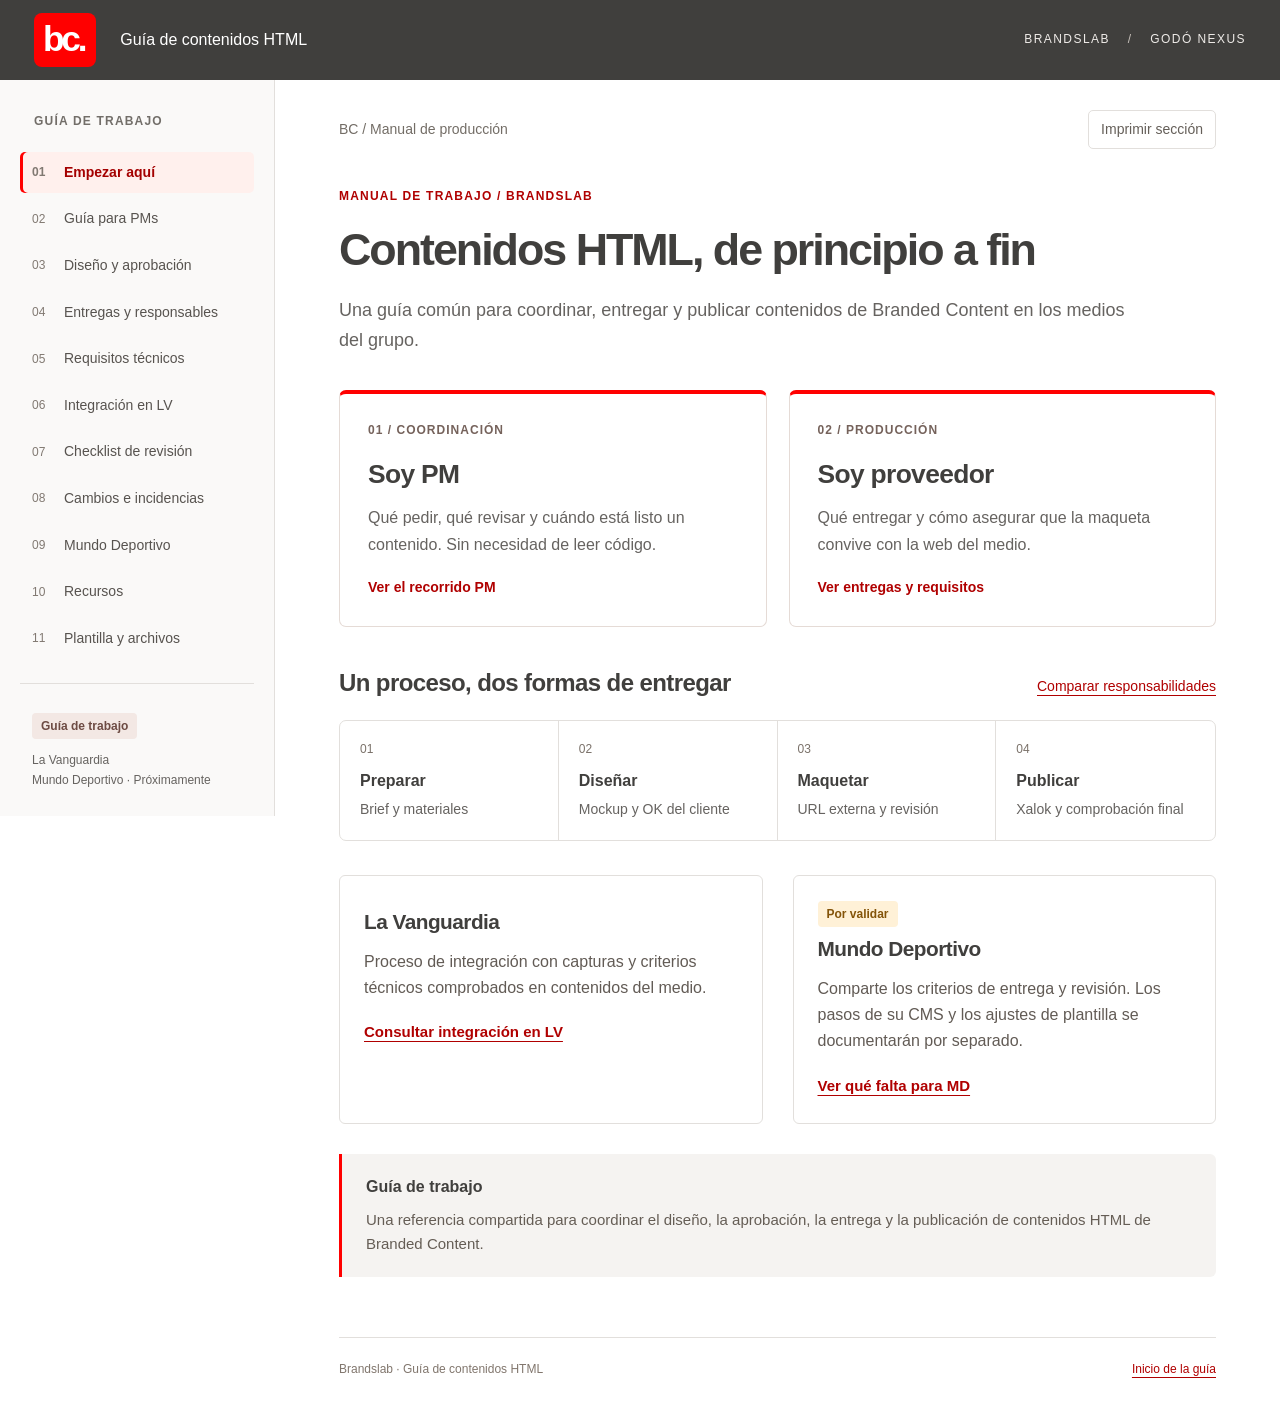
==== docs/index.html @ 1546a4a7 "Add BC guide and Xalok download kit for GitHub Pages" ====
<!doctype html><html lang="es"><head><meta charset="utf-8"><meta name="viewport" content="width=device-width,initial-scale=1"><title>BC · Guía de contenidos HTML</title><meta name="description" content="Guía para PMs y proveedores de Branded Content: entregas, integración HTML en Xalok y revisión en La Vanguardia y Mundo Deportivo."><meta name="robots" content="noindex,nofollow"><link rel="icon" type="image/svg+xml" href="data:image/svg+xml,%3Csvg xmlns='http://www.w3.org/2000/svg' viewBox='0 0 40 40'%3E%3Crect width='40' height='40' rx='8' fill='%23ff0000'/%3E%3Cpath d='M10 10v20h9a6 6 0 0 0 0-12h-9m0 0h8a4 4 0 0 0 0-8z' fill='none' stroke='white' stroke-width='3'/%3E%3C/svg%3E"><link rel="stylesheet" href="styles.css"><script src="app.js" defer></script></head><body><a class="skip" href="#contenido">Saltar al contenido</a><header class="topbar"><a class="brand" href="#inicio" aria-label="BC, inicio"><span class="logo">bc.</span><span>Guía de contenidos HTML</span></a><span class="top-meta">BRANDSLAB <span>/</span> GODÓ NEXUS</span></header><div class="layout"><aside class="sidebar"><div class="side-label">GUÍA DE TRABAJO</div><nav aria-label="Secciones de la guía"><a href="#inicio"><span class="nav-index">01</span>Empezar aquí</a><a href="#pms"><span class="nav-index">02</span>Guía para PMs</a><a href="#diseno"><span class="nav-index">03</span>Diseño y aprobación</a><a href="#entregas"><span class="nav-index">04</span>Entregas y responsables</a><a href="#requisitos"><span class="nav-index">05</span>Requisitos técnicos</a><a href="#xalok"><span class="nav-index">06</span>Integración en LV</a><a href="#revision"><span class="nav-index">07</span>Checklist de revisión</a><a href="#incidencias"><span class="nav-index">08</span>Cambios e incidencias</a><a href="#md"><span class="nav-index">09</span>Mundo Deportivo</a><a href="#recursos"><span class="nav-index">10</span>Recursos</a><a href="#descargas"><span class="nav-index">11</span>Plantilla y archivos</a></nav><div class="side-bottom"><span class="badge">Guía de trabajo</span><p>La Vanguardia<br>Mundo Deportivo · Próximamente</p></div></aside><main id="contenido"><div class="page-top"><span class="breadcrumb">BC / Manual de producción</span><button class="print" type="button">Imprimir sección</button></div><section id="inicio" class="page" aria-labelledby="title-inicio"><div class="eyebrow">Manual de trabajo / Brandslab</div><h1 id="title-inicio" tabindex="-1">Contenidos HTML, de principio a fin</h1><p class="lead">Una guía común para coordinar, entregar y publicar contenidos de Branded Content en los medios del grupo.</p><div class="cards"><a class="card" href="#pms"><span class="kicker">01 / Coordinación</span><h3>Soy PM</h3><p>Qué pedir, qué revisar y cuándo está listo un contenido. Sin necesidad de leer código.</p><span class="card-link">Ver el recorrido PM</span></a><a class="card" href="#entregas"><span class="kicker">02 / Producción</span><h3>Soy proveedor</h3><p>Qué entregar y cómo asegurar que la maqueta convive con la web del medio.</p><span class="card-link">Ver entregas y requisitos</span></a></div>
<div class="section-heading"><h2>Un proceso, dos formas de entregar</h2><a href="#entregas">Comparar responsabilidades</a></div>
<div class="flow"><div><span>01</span><strong>Preparar</strong><p>Brief y materiales</p></div><div><span>02</span><strong>Diseñar</strong><p>Mockup y OK del cliente</p></div><div><span>03</span><strong>Maquetar</strong><p>URL externa y revisión</p></div><div><span>04</span><strong>Publicar</strong><p>Xalok y comprobación final</p></div></div>
<div class="split"><div><h2>La Vanguardia</h2><p>Proceso de integración con capturas y criterios técnicos comprobados en contenidos del medio.</p><a class="text-link" href="#xalok">Consultar integración en LV</a></div><div><span class="badge pending">Por validar</span><h2>Mundo Deportivo</h2><p>Comparte los criterios de entrega y revisión. Los pasos de su CMS y los ajustes de plantilla se documentarán por separado.</p><a class="text-link" href="#md">Ver qué falta para MD</a></div></div>
<aside class="note"><strong>Guía de trabajo</strong><p>Una referencia compartida para coordinar el diseño, la aprobación, la entrega y la publicación de contenidos HTML de Branded Content.</p></aside></section><section id="pms" class="page" aria-labelledby="title-pms"><div class="eyebrow">Recorrido PM / Coordinación</div><h1 id="title-pms" tabindex="-1">Qué pedir y cómo llevar el proyecto</h1><p class="lead">El PM prepara los materiales, canaliza el feedback del cliente y confirma las aprobaciones. El proveedor desarrolla la pieza y comprueba su funcionamiento.</p><ol class="steps"><li><div><h3>Preparar un brief completo</h3><p>Indica al proveedor en qué medio se publicará el contenido: La Vanguardia (LV), Mundo Deportivo (MD) o ambos. Entrega el objetivo, el formato, el público, los mensajes principales y las indicaciones del cliente. Añade los textos, imágenes, vídeos, logotipos, identidad de marca, créditos y enlaces necesarios. Identifica cualquier material provisional y acuerda cuándo llegará el definitivo.</p></div></li><li><div><h3>Acordar alcance, calendario y responsables</h3><p>Confirma quién diseña, quién maqueta y quién se encarga de integrar y programar en Xalok. La integración y la programación las realiza la misma persona. Acuerda las fechas de diseño, feedback, maqueta funcional y entrega final, el número de rondas incluidas y quién da el OK del cliente. Prevé aproximadamente 1–2 días entre la entrega final y la publicación para integrar, revisar y programar.</p></div></li><li><div><h3>Validar el diseño antes de maquetar</h3><p>Pide un diseño de la web, preferiblemente en Figma, con escritorio y móvil. Envía al cliente el enlace de visualización, recoge su feedback e intenta agrupar los cambios cuando el tiempo de ejecución lo permita. Solo se inicia la maquetación tras la aprobación del diseño y los contenidos de esa versión.</p></div></li><li><div><h3>Revisar la maqueta funcional</h3><p>El proveedor entrega una URL externa accesible al cliente. El PM compara la web con el diseño aprobado, prueba enlaces y contenidos y canaliza la revisión del cliente. Figma valida el diseño; esta URL permite comprobar la web funcionando.</p></div></li><li><div><h3>Cerrar correcciones y aprobación</h3><p>Los cambios pueden llegar en varios envíos. Intenta agruparlos antes de remitirlos al proveedor cuando el tiempo de ejecución lo permita, manteniendo claro qué está solicitado y qué está resuelto. Distingue errores de implementación de peticiones nuevas. Confirma el impacto en plazo y alcance antes de incorporar cambios sobre un diseño ya aprobado. Conserva el OK del cliente y la referencia de la versión final.</p></div></li><li><div><h3>Preparar la integración y la salida</h3><p>Indica el medio en el que se publicará el contenido —LV, MD o ambos— y facilita sección, titular y descripción SEO. Las palabras clave deben incluir siempre brl al final. Especifica si lleva streaming: cuando el contenido incluye un vídeo largo, se añade la palabra streaming o se selecciona la opción correspondiente en Xalok para evitar que la página se recargue automáticamente. Confirma la fecha con quien programa: la salida habitual es aproximadamente a las 05:50. El equipo o proveedor con acceso comprueba la integración en Xalok antes de programar.</p></div></li><li><div><h3>Revisar después de publicar</h3><p>Abre la URL final en móvil y escritorio, revisa los enlaces y el contenido y confirma la salida al equipo. Si hay incidencias, envía al responsable la URL, una descripción y una captura. La verificación técnica corresponde al proveedor o al responsable de integración.</p></div></li></ol><aside class="note"><strong>Xalok es una revisión interna</strong><p>El cliente no tiene acceso a la previsualización de Xalok. Para aprobar el diseño recibe un enlace de Figma; para revisar la maqueta funcional recibe una URL externa. Esto se aplica a las dos modalidades de proveedor.</p></aside><h2>Materiales para arrancar</h2><div class="table-wrap"><table><thead><tr><th scope="col">El PM entrega</th><th scope="col">Qué debe quedar claro</th></tr></thead><tbody><tr><td>Brief y alcance</td><td>Objetivo, público, medio de publicación (LV, MD o ambos), formato, secciones de contenido y funcionalidades previstas.</td></tr><tr><td>Textos y enlaces</td><td>Documento con la última versión, jerarquía del contenido y destino de cada botón.</td></tr><tr><td>Material gráfico y audiovisual</td><td>Imágenes con calidad suficiente, vídeos o enlaces de reproducción, logotipos, referencias de marca y créditos.</td></tr><tr><td>Referencias y condiciones</td><td>Qué debe respetarse, qué evitar y qué materiales o funcionalidades son provisionales.</td></tr><tr><td>Calendario y aprobaciones</td><td>Fechas de entrega y feedback, rondas incluidas, interlocutor del cliente y responsables de diseño y desarrollo. Una misma persona integra y programa en Xalok, con aproximadamente 1–2 días de margen antes de publicar.</td></tr></tbody></table></div><h2>Antes de dar el OK final</h2><ul class="checklist"><li>Diseño y contenidos aprobados antes de maquetar.</li><li>La URL externa abre para el cliente y muestra la última versión.</li><li>Textos, marca, imágenes y créditos coinciden con lo aprobado.</li><li>Botones, enlaces, vídeo y navegación funcionan en móvil y escritorio.</li><li>No hay contenidos provisionales que aparenten estar terminados.</li><li>Se dispone del medio de publicación, los datos SEO, las palabras clave con brl al final y la indicación de si lleva streaming.</li><li>La integración en Xalok tiene responsable y ha sido revisada.</li><li>Fecha de salida y revisión posterior asignadas.</li></ul><h2>Las palabras que encontrarás</h2><div class="table-wrap"><table><thead><tr><th scope="col">Término</th><th scope="col">Qué significa para el PM</th></tr></thead><tbody><tr><td>Diseño / mockup</td><td>Propuesta visual de la web antes de programarla, habitualmente compartida desde Figma.</td></tr><tr><td>Maqueta funcional / preview externa</td><td>La web ya desarrollada en un enlace que el cliente puede abrir para revisarla.</td></tr><tr><td>HTML</td><td>El archivo de código que se integra en la noticia; no es el diseño de Figma.</td></tr><tr><td>CSS / JavaScript</td><td>Los estilos visuales y el comportamiento de la web.</td></tr><tr><td>Recursos o assets</td><td>Imágenes, vídeos, fuentes y archivos que necesita la pieza.</td></tr><tr><td>GitHub / GitHub Pages</td><td>El repositorio guarda archivos y versiones; GitHub Pages puede servir esos archivos mediante URLs públicas.</td></tr><tr><td>Xalok</td><td>El CMS desde el que el equipo autorizado integra y programa la noticia.</td></tr><tr><td>SEO / metas</td><td>Información editorial que se configura para identificar y describir la noticia.</td></tr><tr><td>Streaming</td><td>Configuración para contenidos con vídeo largo que evita la recarga automática de la página. Se añade la palabra streaming o se selecciona la opción en Xalok; brl permanece siempre al final de las palabras clave.</td></tr><tr><td>QA / revisión</td><td>Comprobaciones de contenido, diseño y funcionamiento.</td></tr></tbody></table></div></section><section id="diseno" class="page" aria-labelledby="title-diseno"><div class="eyebrow">Diseño / Aprobación del cliente</div><h1 id="title-diseno" tabindex="-1">Primero el diseño, después la maquetación</h1><p class="lead">El diseño permite acordar estructura, aspecto y experiencia antes de invertir en el desarrollo de la web.</p><ol class="steps"><li><div><h3>Diseñar con el material del proyecto</h3><p>Partir del brief y de los textos y recursos facilitados por el PM. Resolver la estructura, la jerarquía, las versiones de escritorio y móvil y el comportamiento previsto de elementos como capítulos, vídeos o menús.</p></div></li><li><div><h3>Compartir un mockup en Figma</h3><p>Se recomienda Figma para preparar el diseño y compartirlo con el cliente por medio del PM. Entregar un enlace de visualización o prototipo con acceso comprobado. Identificar la versión y explicar las interacciones que una imagen estática no puede mostrar.</p></div></li><li><div><h3>Recoger feedback por rondas</h3><p>El PM centraliza los comentarios del cliente y del equipo y resuelve indicaciones contradictorias. Puede haber varios envíos de cambios; se intenta agruparlos cuando el tiempo de ejecución lo permite. Para cada ronda se acuerdan fecha de respuesta y fecha de actualización; el número de rondas depende del alcance pactado.</p></div></li><li><div><h3>Cerrar el diseño aprobado</h3><p>El PM obtiene y conserva el OK del cliente sobre la versión concreta. El equipo de desarrollo recibe esa referencia, los recursos exportables y las indicaciones de comportamiento. Señalar de forma explícita cualquier material aún provisional.</p></div></li><li><div><h3>Maquetar y revisar la web real</h3><p>El proveedor desarrolla la pieza y publica una URL de prueba externa accesible al cliente. Se compara con el diseño aprobado y se revisan las interacciones reales. Una aprobación de Figma no sustituye la revisión de la web terminada.</p></div></li></ol><h2>Qué revisar en el diseño</h2><ul class="checklist"><li>Estructura y orden de lectura claros, en escritorio y móvil.</li><li>Textos reales o provisionales claramente identificados.</li><li>Identidad del cliente, identificación comercial y créditos previstos.</li><li>Destinos y estados de botones y enlaces: activo, seleccionado y próximamente cuando corresponda.</li><li>Comportamiento de vídeo, navegación y animaciones explicado.</li><li>Legibilidad, contraste y tamaños que faciliten la lectura.</li><li>Recursos y tipografías identificados para la entrega a desarrollo.</li></ul><aside class="note"><strong>Cambios después del OK</strong><p>Si el cliente pide una nueva sección, otra estructura o una funcionalidad no acordada, el PM debe confirmar con el proveedor el impacto antes de incorporarla. Una corrección para respetar el diseño aprobado no es lo mismo que una ampliación del proyecto.</p></aside><p><a class="text-link" href="https://www.figma.com/design/" target="_blank" rel="noopener">Consultar Figma Design</a></p></section><section id="entregas" class="page" aria-labelledby="title-entregas"><div class="eyebrow">Proveedores / Responsabilidades</div><h1 id="title-entregas" tabindex="-1">Dos circuitos, la misma calidad de entrega</h1><p class="lead">El proveedor utiliza su propio repositorio y proceso de desarrollo. La entrega debe permitir revisar, integrar y mantener la pieza sin reconstruirla.</p><div class="split"><div><span class="badge">Modalidad A</span><h2>Entrega del HTML</h2><p>El proveedor entrega el <code>index.html</code> preparado para copiar y pegar. El PM o la persona interna designada integra y programa la noticia en Xalok.</p><p>El proveedor facilita una URL de prueba externa para que el PM y el cliente revisen la maqueta.</p></div><div><span class="badge">Modalidad B</span><h2>Entrega en Xalok</h2><p>El proveedor integra el contenido y programa la noticia con su acceso al CMS, una vez recibido el OK y los datos necesarios del PM.</p><p>También entrega una URL externa para la revisión del cliente. La preview de Xalok se utiliza solo dentro del equipo con acceso.</p></div></div><div class="table-wrap"><table><thead><tr><th scope="col">Trabajo</th><th scope="col">Entrega del HTML</th><th scope="col">Entrega en Xalok</th></tr></thead><tbody><tr><td>Brief, textos y materiales</td><td>PM</td><td>PM</td></tr><tr><td>Diseño y sus revisiones</td><td>Responsable de diseño acordado; PM coordina al cliente</td><td>Responsable de diseño acordado; PM coordina al cliente</td></tr><tr><td>Aprobación del diseño antes de maquetar</td><td>Cliente, canalizada por el PM</td><td>Cliente, canalizada por el PM</td></tr><tr><td>Desarrollo y recursos en su repositorio</td><td>Proveedor</td><td>Proveedor</td></tr><tr><td>URL externa para revisión</td><td>Proveedor</td><td>Proveedor</td></tr><tr><td>OK de la maqueta funcional</td><td>Cliente, canalizado por el PM</td><td>Cliente, canalizado por el PM</td></tr><tr><td>Datos editoriales y de programación</td><td>PM</td><td>PM</td></tr><tr><td>Inserción en Xalok y programación</td><td>PM o persona interna designada</td><td>Proveedor con acceso</td></tr><tr><td>Comprobación técnica en Xalok</td><td>Responsable de integración; proveedor corrige su código</td><td>Proveedor; equipo valida el resultado</td></tr><tr><td>Revisión tras publicar</td><td>PM revisa contenido; responsable técnico verifica funcionamiento</td><td>PM revisa contenido; proveedor verifica funcionamiento</td></tr></tbody></table></div><p>En ambas modalidades, una misma persona integra y programa en Xalok. La entrega final debe prever aproximadamente 1–2 días para integración y revisión antes de la publicación.</p><h2>Qué debe recibir el proveedor antes de empezar</h2><p>El brief, los textos, los recursos, los enlaces, el alcance y el calendario salen del PM. Si falta material esencial, el proveedor debe señalarlo y acordar cómo afecta a la entrega. Antes de maquetar, debe disponer del diseño aprobado y sus indicaciones de comportamiento.</p><p><a class="text-link" href="#descargas">Consultar el ejemplo de HTML preparado para Xalok</a></p><h2>Qué debe entregar el proveedor</h2><ul class="checklist"><li>URL externa accesible con la última maqueta funcional y una referencia clara de versión.</li><li>En la modalidad A, archivo HTML final listo para Xalok, sin que el PM tenga que adaptar rutas o separar etiquetas.</li><li>En la modalidad B, integración revisada, confirmación de programación y URL final.</li><li>Repositorio y carpeta del proyecto identificados, con los recursos definitivos publicados.</li><li>Resumen de comprobaciones y aviso de cualquier incidencia o material sin cerrar.</li><li>Instrucciones necesarias para mantener la pieza, incluidas dependencias si las hay.</li><li>Contacto para las correcciones y la revisión de publicación.</li></ul><aside class="note"><strong>Distinguir el archivo para Xalok de la página de prueba</strong><p>Si se entrega una página completa de preview además del fragmento integrable, identifícalos por separado. El index.html destinado al PM debe estar preparado para copiar su código a Xalok. Un HTML con dependencias relativas puede verse bien en el equipo del proveedor y fallar en el medio.</p></aside><h2>Ficha de entrega recomendada</h2><p>Es una ayuda, no un documento obligatorio. La información puede quedar en el README, en un correo o en el canal habitual, siempre que el equipo encuentre la versión final y las instrucciones necesarias.</p><div class="code"><button class="copy" type="button">Copiar código</button><pre><code>Proyecto y medio de publicación (LV, MD o ambos):
Modalidad: entrega HTML / entrega en Xalok
Versión de diseño aprobada:
URL externa de la maqueta funcional:
Versión o fecha de entrega:
Repositorio y carpeta:
Archivo listo para Xalok (modalidad A):
Base pública de recursos:
Comprobaciones y notas de mantenimiento:
Incidencias o materiales por cerrar:
Responsable de integración y programación (misma persona):
Entrega final (prever 1–2 días para integrar y revisar):
Fecha de publicación (hora habitual: 05:50 aprox.):
Contacto para incidencias:
URL final y confirmación de programación (cuando estén disponibles):</code></pre><span class="copy-status" role="status"></span></div></section><section id="requisitos" class="page" aria-labelledby="title-requisitos"><div class="eyebrow">Desarrollo / Compatibilidad</div><h1 id="title-requisitos" tabindex="-1">Libertad de herramientas. Entrega compatible</h1><p class="lead">El código entregado debe funcionar en Xalok, ser mantenible y respetar el resto de la página. El equipo elige las herramientas y la estructura interna que mejor encajen con el proyecto.</p><h2>01. Aislar la pieza</h2><p>Usa un contenedor propio y selectores específicos. Este es un patrón de referencia; un aislamiento equivalente también es válido. No apliques resets globales ni alteres <code>html</code> o <code>body</code> para resolver problemas internos.</p><div class="code"><button class="copy" type="button">Copiar código</button><pre><code>&lt;div class=&quot;bc-proyecto&quot; data-bc-project=&quot;proyecto&quot;&gt;
  &lt;!-- Contenido de la pieza --&gt;
&lt;/div&gt;

&lt;style&gt;
.bc-proyecto { --bc-color: #b00000; }
.bc-proyecto *,
.bc-proyecto *::before,
.bc-proyecto *::after { box-sizing: border-box; }
.bc-proyecto img { max-width: 100%; height: auto; }
&lt;/style&gt;</code></pre><span class="copy-status" role="status"></span></div><p>Limita las búsquedas y modificaciones de JavaScript al contenedor. Evita variables globales y listeners innecesarios; no manipules módulos del medio.</p><div class="code"><button class="copy" type="button">Copiar código</button><pre><code>(() =&gt; {
  const root = document.querySelector(&#x27;[data-bc-project=&quot;proyecto&quot;]&#x27;);
  if (!root) return;
  const buttons = root.querySelectorAll(&#x27;[data-action]&#x27;);
  // Inicializar únicamente las interacciones de la pieza.
})();</code></pre><span class="copy-status" role="status"></span></div><h2>02. Entregar recursos que funcionen desde LV</h2><p>Los <code>src</code> y <code>href</code> de recursos pegados en Xalok deben apuntar a su URL pública definitiva por HTTPS. <code>assets/img/foto.webp</code> en el HTML se resolvería desde la URL de la noticia, no desde el repositorio del proveedor.</p><p>Las rutas <code>url(../img/fondo.webp)</code> dentro de un CSS externo se resuelven respecto a ese CSS y pueden ser válidas. En JavaScript hay que comprobar cómo se resuelven las URLs dinámicas. Las anclas como <code>#capitulo-1</code> son navegación interna, no rutas de archivos.</p><p>Cada proveedor utiliza su propio repositorio. No se debe copiar la ruta de otro proyecto como base de una pieza nueva.</p><h2>03. Mantener el contenido accesible</h2><ul><li>El contenido esencial permanece visible y usable si falla la animación o su dependencia.</li><li>Respetar la preferencia de movimiento reducido y permitir navegación por teclado con foco visible.</li><li>Utilizar botones para acciones y enlaces para navegación; dar nombres comprensibles a los controles.</li><li>Describir imágenes informativas y marcar las decorativas con alt vacío. Dar título a los iframes.</li><li>Revisar jerarquía de encabezados en el contexto final del medio, IDs únicos y contraste.</li></ul><h2>04. Probar scroll y cambios de altura</h2><p>La publicidad, las fuentes, las imágenes y los módulos del medio pueden desplazar la pieza después de cargar. No bases el comportamiento en posiciones calculadas una sola vez. Prueba scroll rápido, anclas y entrada directa a una sección.</p><p><code>sticky</code>, <code>fixed</code> y animaciones ligadas al scroll no están prohibidos: requieren prueba dentro de Xalok. Para reveals sencillos, IntersectionObserver es una opción; otras soluciones son válidas si cumplen las mismas condiciones.</p><h2>05. Cuidar carga y mantenimiento</h2><ul><li>Dimensionar y comprimir imágenes según su uso; evitar vídeo pesado con carga inmediata innecesaria.</li><li>Eliminar librerías sin uso y evitar duplicaciones con recursos del medio.</li><li>Si se utiliza un sistema de compilación, entregar los archivos finales que el navegador puede ejecutar y documentar cómo regenerarlos.</li><li>No añadir medición, etiquetas o scripts de terceros sin coordinarlo con el equipo responsable.</li></ul><aside class="note"><strong>La compatibilidad se comprueba en la entrega</strong><p>El proveedor debe entregar recursos utilizables por el navegador y un HTML preparado para el CMS. Las pruebas se hacen tanto en la maqueta externa como dentro del medio.</p></aside></section><section id="xalok" class="page" aria-labelledby="title-xalok"><div class="eyebrow">La Vanguardia / Tutorial de integración</div><h1 id="title-xalok" tabindex="-1">Del HTML a la noticia en Xalok</h1><p class="lead">Para el PM o la persona interna que integra una entrega HTML. También sirve como referencia para el proveedor que ya trabaja dentro del CMS.</p><aside class="note"><strong>Antes de abrir Xalok</strong><p>La maqueta funcional debe estar revisada y aprobada. Prepara el HTML final y los datos de programación: medio de publicación (LV, MD o ambos), sección, titular y descripción SEO, palabras clave terminadas en brl, indicación de si lleva streaming y fecha de salida. Una misma persona integra y programa; reserva aproximadamente 1–2 días antes de publicar para integrar y revisar. La hora habitual es aproximadamente las 05:50.</p></aside><h2>1. Comprobar el HTML recibido</h2><p>Descarga el archivo y, si viene en un ZIP, extrae el paquete completo. Haz doble clic en el HTML para abrirlo en el navegador y comprobar que se ve bien. Recorre la página y prueba los enlaces principales.</p><p>Esta comprobación local no sustituye la URL externa ni la prueba en Xalok. Si no carga algún recurso o comportamiento al abrirlo así, pide al proveedor que lo revise y confirme que el archivo entregado está preparado para integrar; algunas funciones necesitan servirse desde una URL web.</p><p>Para copiar el código, abre ese mismo archivo con un editor de texto o código —clic derecho y «Abrir con»—, selecciona todo y copia. No copies el contenido visible de la página desde el navegador.</p><h2>2. Crear un contenido de tipo Visual story</h2><p>En la cabecera correspondiente, abre el menú <strong>Contenido</strong> y elige <strong>Visual story</strong> para crear la nueva pieza.</p><figure class="tutorial-shot"><a href="images/xalok-01-visual-story.jpeg" target="_blank" rel="noopener" aria-label="Ampliar captura: menú Contenido, Visual story"><img src="images/xalok-01-visual-story.jpeg" width="1600" height="759" alt="Menú Contenido de Xalok desplegado, con Visual story al final de la lista" loading="lazy"></a><figcaption>Menú Contenido · Elegir Visual story <span>Haz clic en la captura para ampliarla</span></figcaption></figure><h2>3. Elegir la plantilla Libre</h2><p>En las opciones de plantilla, selecciona <strong>Libre</strong>. Es la opción que permite insertar el contenido HTML de la pieza.</p><figure class="tutorial-shot"><a href="images/xalok-02-libre.jpeg" target="_blank" rel="noopener" aria-label="Ampliar captura: plantilla Libre"><img src="images/xalok-02-libre.jpeg" width="1600" height="739" alt="Selector de plantillas de Xalok con las opciones Icono, Cuadrada, Panorámica y Libre" loading="lazy"></a><figcaption>Selector de plantilla · Elegir Libre <span>Haz clic en la captura para ampliarla</span></figcaption></figure><h2>4. Pegar el código</h2><p>Abre la edición del bloque HTML mediante el icono de edición situado en la parte superior derecha del bloque. En el panel, localiza <strong>«Coloca aquí el código embed»</strong>, sustituye el texto de ejemplo por todo el código del archivo preparado por el proveedor y guarda el cambio.</p><figure class="tutorial-shot"><a href="images/xalok-03-codigo.jpeg" target="_blank" rel="noopener" aria-label="Ampliar captura: campo del código HTML"><img src="images/xalok-03-codigo.jpeg" width="1600" height="757" alt="Panel de edición del bloque Libre, con el área Coloca aquí el código embed para pegar el HTML" loading="lazy"></a><figcaption>Bloque Libre · Pegar el código en el área de texto <span>Haz clic en la captura para ampliarla</span></figcaption></figure><p>El campo <code>free_html_height</code> no es el área para pegar el código. Si la entrega requiere un ajuste de altura, el proveedor debe indicarlo expresamente.</p><h2>5. Completar sección, metas, palabras clave y streaming</h2><p>Rellena los datos editoriales y la configuración de la noticia. Las pestañas superiores incluyen Datos básicos, Metadata, SEO y Otras opciones; comprueba que la información queda guardada en los campos correspondientes.</p><div class="table-wrap"><table><thead><tr><th scope="col">Dato</th><th scope="col">Qué debe indicar el PM</th></tr></thead><tbody><tr><td>Medio de publicación</td><td>La Vanguardia (LV), Mundo Deportivo (MD) o ambos. Este tutorial muestra la integración en LV.</td></tr><tr><td>Sección</td><td>La sección asignada a la noticia.</td></tr><tr><td>Titular y descripción SEO</td><td>Los textos definitivos para configurar las metas de la noticia.</td></tr><tr><td>Palabras clave</td><td>Las palabras acordadas, incluyendo siempre brl al final.</td></tr><tr><td>Streaming</td><td>Indicar si el contenido incluye un vídeo largo. En ese caso, añadir la palabra streaming o seleccionar la opción correspondiente en Xalok para evitar que la página se recargue automáticamente. Mantener siempre brl al final de las palabras clave.</td></tr><tr><td>Fecha de publicación</td><td>El día acordado. Hora habitual: aproximadamente las 05:50.</td></tr></tbody></table></div><p>Guarda la noticia y comprueba la URL final generada una vez completados estos datos. Confirma la cabecera, la sección y la terminación esperada con <code>brl</code>. Comunica la URL al PM y actualiza cualquier enlace del proyecto que deba apuntar a ella. Tener una URL generada no significa que la noticia ya esté publicada.</p><h2>6. Revisar la integración dentro de Xalok</h2><p>Abre la previsualización interna y recorre toda la pieza. Comprueba anchura, márgenes, tipografías, imágenes, vídeos, enlaces y comportamiento al hacer scroll, en móvil y escritorio. No envíes este enlace al cliente: no tiene acceso.</p><p>Si algo difiere del diseño aprobado o de la URL de prueba, envía la incidencia al proveedor. El PM no tiene que reparar el código. Después de cualquier corrección, sustituye el fragmento completo si el proveedor lo indica y vuelve a revisar.</p><h2>7. Programar y comprobar la publicación</h2><p>Con la aprobación final y los datos completos, programa el día acordado a las <strong>05:50 aproximadamente</strong> y confirma la programación al PM. Tras la salida, revisa la URL publicada: contenido, enlaces, recursos y funcionamiento.</p><details class="technical"><summary>Referencia técnica para proveedores: fragmento y ajustes de LV</summary><h3>Qué contiene el fragmento</h3><p>El patrón de integración incluye los recursos de estilos, el contenedor del contenido y el comportamiento de la pieza. Los ajustes del CMS se añaden solo si son necesarios. No se pega un documento completo con html, head y body dentro de otro documento.</p><div class="code"><button class="copy" type="button">Copiar código</button><pre><code>&lt;!-- Esquema orientativo: sustituir las URLs de ejemplo. --&gt;
&lt;link rel=&quot;stylesheet&quot; href=&quot;https://example.com/proyecto/main.css&quot;&gt;
&lt;div class=&quot;bc-proyecto&quot; data-bc-project=&quot;proyecto&quot;&gt;
  &lt;!-- HTML aprobado --&gt;
&lt;/div&gt;
&lt;script src=&quot;https://example.com/proyecto/scripts.js&quot;&gt;&lt;/script&gt;</code></pre><span class="copy-status" role="status"></span></div><h3>Identificar el artículo que contiene la pieza</h3><p>En integraciones anteriores se comprobó que un identificador presente en la preview no existía en la página publicada. El patrón <code>article.visual__story--free:has(.bc-proyecto)</code> identifica el artículo por la raíz del contenido. Verifica siempre que coincida con el DOM real.</p><div class="code"><button class="copy" type="button">Copiar código</button><pre><code>article.visual__story--free:has(.bc-proyecto) .container-fluid {
  padding-left: 0 !important;
  padding-right: 0 !important;
  overflow: visible !important;
}

article.visual__story--free:has(.bc-proyecto) .row {
  margin-left: 0 !important;
  margin-right: 0 !important;
  overflow: visible !important;
}

article.visual__story--free:has(.bc-proyecto) .visual-article-free.col-12 {
  padding-left: 0 !important;
  padding-right: 0 !important;
  overflow: visible !important;
}

article.visual__story--free:has(.bc-proyecto)
  .visual-article-free.col-12 &gt; .content-free-html {
  margin: 0 !important;
  padding-left: 0 !important;
  padding-right: 0 !important;
  overflow: visible !important;
}


article.visual__story--free:has(.bc-proyecto) {
  overflow: visible !important;
}</code></pre><span class="copy-status" role="status"></span></div><aside class="note"><strong>No es un reset obligatorio</strong><p>Sustituye .bc-proyecto por la raíz real y revisa qué elementos coinciden. Las reglas sobre .row o .container-fluid también pueden alcanzar clases internas de la pieza. Ajusta solo los wrappers necesarios. El overflow visible se utilizó para resolver sticky; no lo apliques por rutina ni traslades estos selectores a MD sin comprobar su plantilla.</p></aside></details></section><section id="revision" class="page" aria-labelledby="title-revision"><div class="eyebrow">Control de calidad / Antes y después</div><h1 id="title-revision" tabindex="-1">Qué comprobar para cerrar la entrega</h1><p class="lead">Una revisión visual del PM y una comprobación técnica del proveedor se complementan. Marca cada punto como correcto, pendiente o no aplicable en el informe de entrega.</p><h2>Revisión de contenido · PM</h2><p>Confirmar el OK del diseño, la revisión de la URL externa y la aprobación final del cliente antes de programar.</p><ul class="checklist"><li>Última versión aprobada de textos, imágenes, marca y créditos.</li><li>Medio de publicación (LV, MD o ambos), sección, titular y descripción SEO y palabras clave terminadas en brl confirmados. Si hay un vídeo largo, streaming configurado para evitar la recarga automática.</li><li>Fecha de salida acordada y programación habitual a las 05:50 aproximadamente.</li><li>Todos los botones y enlaces comprobados; sin destinos provisionales activos.</li><li>Contenido legible en móvil y escritorio, sin textos cortados.</li><li>Vídeos e interacciones responden como espera el lector.</li><li>Estado de capítulos publicados y próximos coherente.</li></ul><h2>Revisión técnica · Proveedor / integración</h2><ul class="checklist"><li>CSS y JavaScript aislados; no alteran elementos del medio.</li><li>Recursos cargan desde las URLs definitivas, sin 404 ni errores propios bloqueantes.</li><li>Comprobado en anchuras de 375, 768, 1024 y 1440 píxeles.</li><li>Sin desbordamiento horizontal accidental, solapamientos o imágenes deformadas.</li><li>Scroll normal, scroll rápido, anclas y elementos sticky comprobados dentro de Xalok.</li><li>Contenido esencial visible si falla JavaScript o una animación.</li><li>Teclado, foco visible y movimiento reducido revisados.</li><li>IDs, encabezados, textos alternativos y controles revisados.</li><li>Revisión repetida en la URL publicada.</li></ul><h2>Cómo comunicar el resultado</h2><div class="table-wrap"><table><thead><tr><th scope="col">Estado</th><th scope="col">Qué significa</th><th scope="col">Acción</th></tr></thead><tbody><tr><td><span class="badge error">Error</span></td><td>Rompe el contenido, impide una acción esencial o afecta al medio.</td><td>Corregir antes de dar la pieza por lista.</td></tr><tr><td><span class="badge pending">Advertencia</span></td><td>Riesgo o pendiente que necesita una decisión.</td><td>Identificar impacto, responsable y resolución acordada.</td></tr><tr><td><span class="badge ok">Correcto</span></td><td>Comprobación realizada y superada.</td><td>Indicar entorno y versión revisados.</td></tr><tr><td>No comprobado</td><td>No se tuvo acceso o faltaban recursos para probarlo.</td><td>No presentarlo como correcto; asignar la revisión.</td></tr></tbody></table></div><p>Si una auditoría solo lee archivos, debe decirlo. No puede certificar responsive, consola, carga real o interacciones sin observarlos en ejecución.</p><p><a class="text-link" href="#incidencias">Consultar qué actualizar en cada tipo de cambio</a></p></section><section id="incidencias" class="page" aria-labelledby="title-incidencias"><div class="eyebrow">Mantenimiento / Diagnóstico</div><h1 id="title-incidencias" tabindex="-1">Actualizar sin perder la versión aprobada</h1><p class="lead">Primero identifica si el cambio está en el HTML de Xalok, en un recurso externo o en ambos.</p><div class="table-wrap"><table><thead><tr><th scope="col">Cambio</th><th scope="col">Acción habitual</th><th scope="col">Qué verificar</th></tr></thead><tbody><tr><td>Texto o enlace en el HTML integrado</td><td>Actualizar la fuente y el fragmento guardado en Xalok.</td><td>Que ambas versiones coincidan y el enlace final funcione.</td></tr><tr><td>CSS, JS, imagen o vídeo externo</td><td>Publicar la actualización en el alojamiento de recursos.</td><td>Que se sirva la nueva versión; revisar caché y páginas que comparten el archivo.</td></tr><tr><td>URL o nombre de un recurso</td><td>Actualizar la referencia donde se utiliza.</td><td>Puede requerir nuevo pegado de HTML, actualización de CSS o de JS.</td></tr><tr><td>Solo ajuste inline en Xalok</td><td>Actualizar el fragmento y conservar la versión final de entrega.</td><td>Que la próxima entrega no sobrescriba el arreglo.</td></tr><tr><td>Nueva funcionalidad o cambio de diseño</td><td>Actualizar los archivos afectados y repetir las pruebas pertinentes.</td><td>Integración real en Xalok y nueva revisión del resultado.</td></tr></tbody></table></div><aside class="note"><strong>Subir archivos puede cambiar una noticia ya publicada</strong><p>Si la noticia apunta a esos mismos recursos, una actualización puede reflejarse sin volver a publicar el HTML. Acordad el momento del cambio y conservad una versión recuperable. No sobrescribáis archivos compartidos sin comprobar dónde se usan.</p></aside><h2>Problemas habituales</h2><details open><summary>En el servidor se ve bien, pero en LV faltan estilos o imágenes</summary><p>Comprobar las URLs desde la página del medio, la publicación de recursos y las peticiones fallidas. Revisar rutas relativas del HTML y URLs construidas por JavaScript. Tener el archivo en GitHub no garantiza que su URL pública esté sirviéndose.</p></details><details><summary>Aparecen márgenes o el sticky deja de funcionar</summary><p>Inspeccionar los contenedores externos, sus paddings, márgenes y overflow. Aplicar solo el ajuste acotado que resuelva el problema. Verificar después que no se altera otro módulo. Consultar el patrón de referencia de LV.</p></details><details><summary>Parte del contenido desaparece al hacer scroll</summary><p>Revisar estados ocultos de animación, errores JavaScript y cálculos de posición. Probar scroll rápido y enlaces a secciones. El texto debe permanecer accesible aunque falle el efecto.</p></details><details><summary>El cambio está subido, pero se sigue viendo la versión anterior</summary><p>Verificar la URL exacta que utiliza la noticia y que la publicación de recursos haya terminado. Comprobar caché antes de volver a cambiar código. Si se versiona una URL, actualizar también su referencia.</p></details><details><summary>Se duplican titulares o elementos del medio</summary><p>Comprobar qué procede del HTML y qué añade la plantilla editorial. Coordinar la configuración correcta con quien gestiona Xalok. No ocultar elementos globales del medio con un selector genérico.</p></details><h2>Una incidencia útil incluye</h2><p>URL y versión, sección afectada, qué sucede, qué debería suceder, pasos para reproducirlo, dispositivo y navegador, y una captura o vídeo cuando ayude. En incidencias técnicas, añadir el error o recurso afectado.</p></section><section id="md" class="page" aria-labelledby="title-md"><div class="eyebrow">Mundo Deportivo / Próxima ampliación</div><h1 id="title-md" tabindex="-1">La misma base. Su propia integración</h1><p class="lead">El proceso editorial y las entregas pueden reutilizarse. Los detalles de la plantilla de Mundo Deportivo necesitan una comprobación independiente.</p><aside class="note"><strong>Integración MD pendiente de validar</strong><p>Todavía no hay un ejemplo ni capturas de MD en la documentación aportada. Esta sección no autoriza a reutilizar los selectores de LV en Mundo Deportivo.</p></aside><div class="split"><div><h2>Ya se puede aplicar</h2><ul><li>Los dos circuitos de entrega.</li><li>Enlace de revisión y versión identificada.</li><li>Recursos públicos y aislamiento del contenido.</li><li>Coordinación y checklist de PM.</li><li>Pruebas móviles, de enlaces y de accesibilidad.</li></ul></div><div><h2>Falta documentar</h2><ul><li>Tipo de noticia y configuración de BC.</li><li>Campo o bloque HTML y recorrido de inserción.</li><li>Contenedores y estilos de la plantilla.</li><li>Identificación comercial, cabecera y créditos.</li><li>Previsualización, programación y prueba publicada.</li></ul></div></div><h2>Con qué completaremos esta sección</h2><p>Un HTML de ejemplo, una URL de MD y las capturas del flujo real permitirán adaptar el tutorial. Cada ajuste se documentará con su motivo y una prueba en la página publicada.</p></section><section id="recursos" class="page" aria-labelledby="title-recursos"><div class="eyebrow">Recursos / Buenas prácticas</div><h1 id="title-recursos" tabindex="-1">Herramientas y prácticas útiles</h1><p class="lead">Apoyos para diseñar, revisar y entregar contenidos que funcionen dentro del medio.</p><p><a class="text-link" href="#descargas">Descargar la plantilla y los archivos de ayuda</a></p><h2>Diseño y feedback con Figma</h2><p>Se recomienda <a href="https://www.figma.com/design/" target="_blank" rel="noopener">Figma Design</a> para preparar las versiones de escritorio y móvil y compartir el mockup con el cliente a través del PM. Mantén una referencia clara del diseño aprobado y comprueba los permisos del enlace antes de enviarlo.</p><p>Deja los comentarios vinculados a la sección correspondiente, intenta agruparlos cuando el tiempo de ejecución lo permita y explica las interacciones previstas. El prototipo ayuda a mostrar el recorrido, pero la web desarrollada se revisa después en su URL externa.</p><h2>Prácticas que facilitan la entrega</h2><div class="table-wrap"><table><thead><tr><th scope="col">Práctica</th><th scope="col">Cómo aplicarla</th></tr></thead><tbody><tr><td>Una versión de referencia</td><td>Identificar qué diseño está aprobado, qué URL muestra la última maqueta y qué HTML corresponde a la entrega. Evitar archivos finales con nombres ambiguos.</td></tr><tr><td>Preparar escritorio y móvil desde el diseño</td><td>Acordar el orden de lectura y la adaptación de módulos antes de maquetar. No reducir sin más la composición de escritorio.</td></tr><tr><td>Compartir assets listos para web</td><td>Entregar imágenes con el encuadre y calidad necesarios, dimensiones coherentes y nombres reconocibles. Mantener originales y exportaciones diferenciados.</td></tr><tr><td>Aislar cada proyecto</td><td>Usar un contenedor propio, CSS acotado y JavaScript que actúe solo dentro de la pieza.</td></tr><tr><td>Publicar recursos antes de integrar</td><td>Comprobar que las URLs definitivas de CSS, JS, imágenes y vídeos responden antes de pegar el HTML en Xalok.</td></tr><tr><td>Animar como mejora</td><td>El contenido debe poder leerse si falla el efecto. Revisar scroll rápido, anclas y movimiento reducido.</td></tr><tr><td>Revisar en el contexto real</td><td>Comparar la maqueta externa, la preview interna y la página publicada. Cada una puede tener un contexto distinto.</td></tr><tr><td>Conservar una versión recuperable</td><td>Antes de modificar recursos utilizados por una noticia publicada, guardar la versión anterior e identificar las páginas afectadas.</td></tr><tr><td>Documentar lo que importa</td><td>Anotar recursos, dependencias, versión, enlaces y cambios de mantenimiento. Un README breve puede evitar dudas al actualizar meses después.</td></tr></tbody></table></div><h2>Cómo dar feedback útil</h2><p>Indica sección, dispositivo, problema y resultado esperado. Por ejemplo: «En móvil, en la tarjeta del capítulo 2, el titular queda cortado; debe poder leerse completo». Añade captura y URL. Para cambios de contenido, entrega el texto nuevo completo y aprobado.</p><p>El PM prioriza las observaciones e intenta agruparlas cuando el tiempo de ejecución lo permite; el proveedor indica qué ha corregido y dónde revisar la nueva versión. Cerrar una ronda significa resolver sus puntos o dejar una decisión explícita sobre los restantes.</p><h2>Editores de código</h2><p>Opciones para abrir, revisar y desarrollar los archivos. La elección depende del equipo.</p><div class="table-wrap"><table><thead><tr><th scope="col">Opción</th><th scope="col">Uso habitual</th><th scope="col">Web oficial</th></tr></thead><tbody><tr><td>Visual Studio Code</td><td>Edición de HTML, CSS y JavaScript con extensiones.</td><td><a href="https://code.visualstudio.com/" target="_blank" rel="noopener">Visual Studio Code</a></td></tr><tr><td>Sublime Text</td><td>Edición directa de archivos de texto y código.</td><td><a href="https://www.sublimetext.com/" target="_blank" rel="noopener">Sublime Text</a></td></tr><tr><td>WebStorm</td><td>Entorno de desarrollo orientado a JavaScript y TypeScript.</td><td><a href="https://www.jetbrains.com/webstorm/" target="_blank" rel="noopener">WebStorm</a></td></tr><tr><td>Cursor</td><td>Edición de código con asistencia de IA.</td><td><a href="https://cursor.com/" target="_blank" rel="noopener">Cursor</a></td></tr></tbody></table></div><p class="small">Consulta las condiciones actuales en las webs oficiales. La asistencia de IA no sustituye la comprobación del código ni la prueba dentro del medio.</p></section><section id="descargas" class="page" aria-labelledby="title-descargas"><div class="eyebrow">Proveedores / Kit de referencia</div><h1 id="title-descargas" tabindex="-1">Plantilla y archivos de ayuda</h1><p class="lead">Un ejemplo completo para preparar el fragmento HTML que se pega en Xalok, con documentación y comprobaciones reutilizables.</p><aside class="note"><strong>Una entrega completa de demostración</strong><p>El archivo contiene una pieza terminada con contenido neutro, estilos e interacción reales. Empieza con el ajuste de Xalok y se puede copiar completo al bloque HTML para una prueba. No tiene textos por rellenar ni URLs ficticias. La vista previa muestra la pieza fuera del CMS; su integración debe comprobarse dentro de LV.</p></aside><div class="download-hero"><div><span class="kicker">Kit para proveedores</span><h2>Todo lo necesario en un ZIP</h2><p>HTML completo, vista previa, copia de sus estilos y su script, guía de integración, checklist y reglas para asistentes.</p></div><a class="download-button" href="downloads/kit-xalok.zip" download="kit-xalok.zip">Descargar kit completo</a></div><p><a class="text-link" href="downloads/kit-xalok/vista-previa.html" target="_blank" rel="noopener">Abrir la vista previa de la entrega</a></p><h2>Descargas individuales</h2><div class="table-wrap"><table><thead><tr><th scope="col">Archivo</th><th scope="col">Para qué sirve</th><th scope="col">Descarga</th></tr></thead><tbody><tr><td>ejemplo-xalok.html</td><td>Entrega completa: ajuste de LV, CSS, fuente pública, contenido y JS. Copiar todo el archivo al campo HTML de Xalok; sin html, head o body.</td><td><a href="downloads/kit-xalok/ejemplo-xalok.html" download="ejemplo-xalok.html">Descargar HTML</a></td></tr><tr><td>guia-integracion.md</td><td>Cómo leer y probar la entrega, qué copiar a Xalok y cómo separar los recursos en una entrega con alojamiento propio.</td><td><a href="downloads/kit-xalok/guia-integracion.md" download="guia-integracion.md">Descargar guía</a></td></tr><tr><td>checklist-xalok.md</td><td>Comprobaciones de entrega, aislamiento, recursos, responsive, accesibilidad y publicación.</td><td><a href="downloads/kit-xalok/checklist-xalok.md" download="checklist-xalok.md">Descargar checklist</a></td></tr><tr><td>reglas-para-asistentes.md</td><td>Instrucciones opcionales para adjuntar como contexto a un asistente de desarrollo, independientemente del editor.</td><td><a href="downloads/kit-xalok/reglas-para-asistentes.md" download="reglas-para-asistentes.md">Descargar reglas</a></td></tr><tr><td>ajustes-lv-opcionales.css</td><td>Reglas de referencia para wrappers de LV, comentadas. Activar solo lo necesario tras comprobar el DOM.</td><td><a href="downloads/kit-xalok/ajustes-lv-opcionales.css" download="ajustes-lv-opcionales.css">Descargar ajustes LV</a></td></tr><tr><td>assets/css/main.css</td><td>Copia de los estilos ya incluidos en el HTML. Útil para estudiar o externalizar el CSS sin duplicarlo.</td><td><a href="downloads/kit-xalok/assets/css/main.css" download="main.css">Descargar CSS</a></td></tr><tr><td>assets/js/scripts.js</td><td>Script real del botón Abrir/cerrar todas las claves. Ya está incluido al final del HTML.</td><td><a href="downloads/kit-xalok/assets/js/scripts.js" download="scripts.js">Descargar JS</a></td></tr></tbody></table></div><h2>Cómo usar el kit</h2><ol class="steps"><li><div><h3>Ver el resultado y abrir el código</h3><p>Abre la vista previa y prueba los capítulos, los desplegables y el botón que abre todas las claves. Descarga ejemplo-xalok.html y ábrelo en un editor para ver el archivo que se entrega.</p></div></li><li><div><h3>Reconocer las partes de la entrega</h3><p>El orden es: style con ajuste de LV y estilos de la pieza, link a la fuente pública, div raíz con todo el contenido y script final. El CSS y el JS están incluidos para que la demo funcione sin alojar recursos por separado.</p></div></li><li><div><h3>Copiar el archivo completo en una prueba de Xalok</h3><p>Copia todo el código de ejemplo-xalok.html, desde style hasta el cierre del script. Pégalo en una Visual story con plantilla Libre y revisa el resultado. vista-previa.html es una página completa para navegador y no se pega en el CMS.</p></div></li><li><div><h3>Preparar una pieza real siguiendo la misma estructura</h3><p>Usa el diseño y los contenidos aprobados y una raíz exclusiva. Si separas CSS y JS, publícalos en tu alojamiento público y sustituye solo sus bloques por referencias absolutas. Comprueba los ajustes de wrappers en el CMS; usa los recursos publicados en el repositorio de cada proyecto.</p></div></li></ol><details><summary>Ver el código completo del ejemplo</summary><div class="code"><button class="copy" type="button">Copiar código</button><pre><code>&lt;style&gt;
/* Ajuste exclusivo de esta pieza en la plantilla Libre de LV.
   Scope: article que contiene .bc-demo, tanto en preview como en publicada.
   No depende de data-wf-page-id ni de un ID de noticia.
   Verificar los wrappers reales al integrarlo. No aplicar a MD sin validación. */
article.visual__story--free:has(.bc-demo) &gt; .container-fluid {
  padding-left: 0;
  padding-right: 0;
}
article.visual__story--free:has(.bc-demo) &gt; .container-fluid &gt; .row {
  margin-left: 0;
  margin-right: 0;
}
article.visual__story--free:has(.bc-demo) .visual-article-free.col-12 {
  padding-left: 0;
  padding-right: 0;
}
article.visual__story--free:has(.bc-demo)
.visual-article-free.col-12 &gt; .content-free-html {
  margin: 0 !important;
}
article.visual__story--free:has(.bc-demo) {
  overflow: visible !important;
}

/* Estilos de la pieza incluidos para que esta entrega de ejemplo sea autocontenida. */
/* Estilos de la pieza de demostración: todo limitado a .bc-demo */
.bc-demo {
  --bc-demo-red: #ff0000;
  --bc-demo-ink: #403f3d;
  --bc-demo-link: #ac0000;
  box-sizing: border-box;
  width: 100%;
  color: var(--bc-demo-ink);
  background: #fff;
  font: 400 1rem/1.7 &quot;Open Sans&quot;, Arial, sans-serif;
  overflow-wrap: anywhere;
}
.bc-demo *, .bc-demo *::before, .bc-demo *::after { box-sizing: border-box; }
.bc-demo .bc-demo__wrap { max-width: 1160px; margin-inline: auto; padding-inline: clamp(20px, 5vw, 64px); }
.bc-demo .bc-demo__hero { background: #403f3d; color: #fff; padding-block: clamp(40px, 7vw, 88px); border-top: 8px solid var(--bc-demo-red); }
.bc-demo .bc-demo__eyebrow { font-size: .875rem; letter-spacing: .1em; text-transform: uppercase; margin: 0 0 20px; }
.bc-demo .bc-demo__title { font-size: clamp(2.3rem, 6vw, 4.5rem); line-height: 1.08; letter-spacing: -.04em; max-width: 850px; margin: 0 0 28px; }
.bc-demo .bc-demo__lead { font-size: 1.125rem; max-width: 730px; margin: 0 0 28px; }
.bc-demo a { color: var(--bc-demo-link); text-underline-offset: .2em; }
.bc-demo .bc-demo__cta { display: inline-block; background: #fff; color: #403f3d; padding: 12px 20px; border-radius: 4px; font-weight: 700; text-decoration: none; }
.bc-demo .bc-demo__cta:hover { background: #f1ebe7; }
.bc-demo :is(a, button, summary):focus-visible { outline: 3px solid #ad0000; outline-offset: 5px; }
.bc-demo .bc-demo__hero a:focus-visible { outline-color: #fff; }
.bc-demo .bc-demo__index { padding-block: 40px; }
.bc-demo .bc-demo__heading { font-size: clamp(1.6rem, 3vw, 2.1rem); line-height: 1.25; margin: 0 0 22px; }
.bc-demo .bc-demo__cards { display: grid; grid-template-columns: repeat(3, minmax(0, 1fr)); gap: 20px; list-style: none; padding: 0; margin: 0; }
.bc-demo .bc-demo__cards a { display: block; height: 100%; padding: 24px; border: 1px solid #d6d1ce; border-top: 3px solid var(--bc-demo-red); text-decoration: none; color: #403f3d; }
.bc-demo .bc-demo__cards a:hover { background: #fff4ef; }
.bc-demo .bc-demo__num { display: block; color: var(--bc-demo-link); font-size: .875rem; font-weight: 700; margin-bottom: 12px; }
.bc-demo .bc-demo__card-title { font-size: 1.25rem; font-weight: 700; }
.bc-demo .bc-demo__cards p { margin-bottom: 0; }
.bc-demo .bc-demo__chapter { padding-block: 42px; border-top: 1px solid #e0dbd7; scroll-margin-top: 100px; }
.bc-demo .bc-demo__chapter p { max-width: 780px; margin: 0 0 18px; }
.bc-demo .bc-demo__chapter details { max-width: 780px; border-left: 3px solid #ff0000; background: #f7f4f1; padding: 16px 20px; }
.bc-demo summary { cursor: pointer; font-weight: 700; }
.bc-demo .bc-demo__chapter details p { margin: 14px 0 0; }
.bc-demo .bc-demo__controls { margin: 28px 0 0; }
.bc-demo .bc-demo__toggle { border: 1px solid #403f3d; background: #fff; color: #403f3d; font: inherit; padding: 10px 18px; cursor: pointer; border-radius: 4px; }
.bc-demo .bc-demo__toggle:hover { background: #f4f1ee; }
.bc-demo .bc-demo__toggle[hidden] { display: none; }
.bc-demo .bc-demo__credits { background: #f4f1ee; padding-block: 24px; font-size: .875rem; }
.bc-demo .bc-demo__credits p { margin: 0; }
@media (max-width: 700px) { .bc-demo .bc-demo__cards { grid-template-columns: 1fr; } }
/* Sin animaciones ni scroll suave: no se introduce movimiento que reducir.
   El contenido y los details siguen disponibles si el JS no carga. */
&lt;/style&gt;

&lt;!-- Recurso de fuente mediante URL absoluta pública; hay tipografías de respaldo. --&gt;
&lt;link rel=&quot;stylesheet&quot; href=&quot;https://fonts.googleapis.com/css2?family=Open+Sans:wght@400;600;700&amp;display=swap&quot;&gt;

&lt;!-- Contenido completo de demostración: sin clientes ni noticias reales. --&gt;
&lt;div class=&quot;bc-demo&quot; data-bc-project=&quot;demo&quot;&gt;
  &lt;header class=&quot;bc-demo__hero&quot; aria-labelledby=&quot;bc-demo-title&quot;&gt;
    &lt;div class=&quot;bc-demo__wrap&quot;&gt;
      &lt;p class=&quot;bc-demo__eyebrow&quot;&gt;Guía BC · Contenido de demostración&lt;/p&gt;
      &lt;h2 id=&quot;bc-demo-title&quot; class=&quot;bc-demo__title&quot;&gt;Diseñar para entender&lt;/h2&gt;
      &lt;p class=&quot;bc-demo__lead&quot;&gt;Una buena experiencia empieza con una idea clara. Descubre tres claves para convertir información en un recorrido sencillo, legible y útil.&lt;/p&gt;
      &lt;a class=&quot;bc-demo__cta&quot; href=&quot;#bc-demo-capitulos&quot;&gt;Explorar las tres claves&lt;/a&gt;
    &lt;/div&gt;
  &lt;/header&gt;

  &lt;nav id=&quot;bc-demo-capitulos&quot; class=&quot;bc-demo__index bc-demo__wrap&quot; aria-label=&quot;Capítulos de la pieza&quot;&gt;
    &lt;h2 class=&quot;bc-demo__heading&quot;&gt;Tres claves para una buena experiencia&lt;/h2&gt;
    &lt;ol class=&quot;bc-demo__cards&quot;&gt;
      &lt;li&gt;&lt;a href=&quot;#bc-demo-claridad&quot;&gt;&lt;span class=&quot;bc-demo__num&quot;&gt;01&lt;/span&gt;&lt;span class=&quot;bc-demo__card-title&quot;&gt;Empezar por lo esencial&lt;/span&gt;&lt;p&gt;Dar prioridad a lo que el lector necesita comprender.&lt;/p&gt;&lt;/a&gt;&lt;/li&gt;
      &lt;li&gt;&lt;a href=&quot;#bc-demo-lectura&quot;&gt;&lt;span class=&quot;bc-demo__num&quot;&gt;02&lt;/span&gt;&lt;span class=&quot;bc-demo__card-title&quot;&gt;Facilitar la lectura&lt;/span&gt;&lt;p&gt;Ordenar los contenidos para que se puedan recorrer.&lt;/p&gt;&lt;/a&gt;&lt;/li&gt;
      &lt;li&gt;&lt;a href=&quot;#bc-demo-accion&quot;&gt;&lt;span class=&quot;bc-demo__num&quot;&gt;03&lt;/span&gt;&lt;span class=&quot;bc-demo__card-title&quot;&gt;Dar un siguiente paso&lt;/span&gt;&lt;p&gt;Ofrecer acciones comprensibles y destinos claros.&lt;/p&gt;&lt;/a&gt;&lt;/li&gt;
    &lt;/ol&gt;
    &lt;!-- Se muestra solo tras inicializar correctamente la mejora JavaScript. --&gt;
    &lt;div class=&quot;bc-demo__controls&quot;&gt;
      &lt;button type=&quot;button&quot; class=&quot;bc-demo__toggle&quot; data-bc-demo-toggle
              aria-controls=&quot;bc-demo-clave-1 bc-demo-clave-2 bc-demo-clave-3&quot;
              aria-expanded=&quot;false&quot; hidden&gt;Abrir todas las claves&lt;/button&gt;
    &lt;/div&gt;
  &lt;/nav&gt;

  &lt;div class=&quot;bc-demo__wrap&quot;&gt;
    &lt;section id=&quot;bc-demo-claridad&quot; class=&quot;bc-demo__chapter&quot; aria-labelledby=&quot;bc-demo-title-1&quot;&gt;
      &lt;p class=&quot;bc-demo__num&quot;&gt;CLAVE 01&lt;/p&gt;
      &lt;h2 id=&quot;bc-demo-title-1&quot; class=&quot;bc-demo__heading&quot;&gt;Empezar por lo esencial&lt;/h2&gt;
      &lt;p&gt;Antes de dibujar una pantalla, conviene decidir qué debe llevarse el lector. Un mensaje principal ayuda a elegir el contenido, ordenar sus partes y dar a cada elemento el espacio que necesita.&lt;/p&gt;
      &lt;p&gt;Un titular concreto y una introducción breve permiten entender el propósito de la pieza desde el primer momento.&lt;/p&gt;
      &lt;details id=&quot;bc-demo-clave-1&quot; data-bc-demo-detail&gt;&lt;summary&gt;Una idea para ponerlo en práctica&lt;/summary&gt;&lt;p&gt;Escribe en una frase qué debería recordar el lector. Úsala como referencia al revisar la estructura de la página.&lt;/p&gt;&lt;/details&gt;
    &lt;/section&gt;
    &lt;section id=&quot;bc-demo-lectura&quot; class=&quot;bc-demo__chapter&quot; aria-labelledby=&quot;bc-demo-title-2&quot;&gt;
      &lt;p class=&quot;bc-demo__num&quot;&gt;CLAVE 02&lt;/p&gt;
      &lt;h2 id=&quot;bc-demo-title-2&quot; class=&quot;bc-demo__heading&quot;&gt;Facilitar la lectura&lt;/h2&gt;
      &lt;p&gt;La jerarquía visual ayuda a distinguir un título de una explicación y una idea principal de un detalle. Los párrafos breves y los espacios entre secciones hacen más fácil seguir el recorrido.&lt;/p&gt;
      &lt;p&gt;En móvil, el orden del contenido importa tanto como su tamaño. Una composición sencilla permite leer sin ampliar la pantalla ni buscar elementos fuera de ella.&lt;/p&gt;
      &lt;details id=&quot;bc-demo-clave-2&quot; data-bc-demo-detail&gt;&lt;summary&gt;Una idea para ponerlo en práctica&lt;/summary&gt;&lt;p&gt;Revisa la página en una pantalla estrecha. Comprueba que puedes seguir sus títulos y entender su estructura sin leer todavía todos los párrafos.&lt;/p&gt;&lt;/details&gt;
    &lt;/section&gt;
    &lt;section id=&quot;bc-demo-accion&quot; class=&quot;bc-demo__chapter&quot; aria-labelledby=&quot;bc-demo-title-3&quot;&gt;
      &lt;p class=&quot;bc-demo__num&quot;&gt;CLAVE 03&lt;/p&gt;
      &lt;h2 id=&quot;bc-demo-title-3&quot; class=&quot;bc-demo__heading&quot;&gt;Dar un siguiente paso&lt;/h2&gt;
      &lt;p&gt;Una acción útil explica qué sucederá al activarla. Los enlaces deben llevar a destinos coherentes con su texto y los botones deben responder a una tarea concreta.&lt;/p&gt;
      &lt;p&gt;La navegación por teclado y los estados de foco ayudan a que más personas puedan utilizar el contenido con comodidad.&lt;/p&gt;
      &lt;details id=&quot;bc-demo-clave-3&quot; data-bc-demo-detail&gt;&lt;summary&gt;Una idea para ponerlo en práctica&lt;/summary&gt;&lt;p&gt;Recorre todos los enlaces y botones. Comprueba su destino, su respuesta y si se entiende para qué sirven sin depender solo del color.&lt;/p&gt;&lt;/details&gt;
      &lt;p&gt;&lt;a href=&quot;#bc-demo-capitulos&quot;&gt;Volver a las tres claves&lt;/a&gt;&lt;/p&gt;
    &lt;/section&gt;
  &lt;/div&gt;
  &lt;footer class=&quot;bc-demo__credits&quot;&gt;&lt;div class=&quot;bc-demo__wrap&quot;&gt;&lt;p&gt;Ejemplo técnico de la guía BC · Textos de demostración · Sin anunciante&lt;/p&gt;&lt;/div&gt;&lt;/footer&gt;
&lt;/div&gt;

&lt;!-- Comportamiento de la pieza, aislado de los módulos del medio. --&gt;
&lt;script&gt;
/* Interacción de ejemplo: abrir o cerrar todas las claves, sin actuar fuera de la pieza. */
(() =&gt; {
  function init() {
    const root = document.querySelector(&#x27;[data-bc-project=&quot;demo&quot;]&#x27;);
    if (!root || root.dataset.bcInitialized === &#x27;true&#x27;) return;
    const button = root.querySelector(&#x27;[data-bc-demo-toggle]&#x27;);
    const details = [...root.querySelectorAll(&#x27;[data-bc-demo-detail]&#x27;)];
    if (!button || !details.length) return;
    root.dataset.bcInitialized = &#x27;true&#x27;;
    function update() {
      const allOpen = details.every(detail =&gt; detail.open);
      button.textContent = allOpen ? &#x27;Cerrar todas las claves&#x27; : &#x27;Abrir todas las claves&#x27;;
      button.setAttribute(&#x27;aria-expanded&#x27;, String(allOpen));
    }
    button.addEventListener(&#x27;click&#x27;, () =&gt; {
      const shouldOpen = !details.every(detail =&gt; detail.open);
      details.forEach(detail =&gt; { detail.open = shouldOpen; });
      update();
    });
    details.forEach(detail =&gt; detail.addEventListener(&#x27;toggle&#x27;, update));
    update();
    button.hidden = false;
  }
  if (document.readyState === &#x27;loading&#x27;) {
    document.addEventListener(&#x27;DOMContentLoaded&#x27;, init, { once: true });
  } else { init(); }
})();
&lt;/script&gt;</code></pre><span class="copy-status" role="status"></span></div></details><aside class="note"><strong>Para el PM</strong><p>Recibe del proveedor el HTML final preparado para Xalok; no necesitas adaptar esta plantilla. El ejemplo es una entrega de demostración, no una noticia de cliente. Los archivos .md son documentos de texto que se abren en un editor. Las reglas para asistentes son una ayuda opcional, no un requisito de entrega.</p></aside><p><a class="text-link" href="#xalok">Consultar el tutorial de integración en LV</a></p></section><footer><span>Brandslab · Guía de contenidos HTML</span><a href="#inicio">Inicio de la guía</a></footer></main></div></body></html>
---- docs/styles.css ----
:root{--ink:#403f3d;--muted:#666360;--blue:#ff0000;--border:#e2dfdc;--navy:#403f3d;--pale:#f5f3f1;font-family:Arial,Helvetica,sans-serif;color:var(--ink);background:#fff;font-size:16px}*{box-sizing:border-box}body{margin:0;line-height:1.65}a{color:#b00000;text-underline-offset:4px}button{font:inherit;cursor:pointer}a:focus-visible,button:focus-visible,summary:focus-visible{outline:3px solid #e0a500;outline-offset:4px}h1,h2,h3,p{margin-top:0}h1{font-size:clamp(2.1rem,3.5vw,3.4rem);line-height:1.1;letter-spacing:-.045em;max-width:830px;margin-bottom:22px;font-weight:750}h2{font-size:1.5rem;line-height:1.3;letter-spacing:-.025em;margin:40px 0 18px}h3{font-size:1.125rem;line-height:1.4;margin-bottom:8px}p{margin-bottom:18px}li{margin:9px 0}ul{padding-left:23px}code{font-family:Consolas,monospace;font-size:.9em;background:#f1eeeb;padding:2px 5px;border-radius:3px;overflow-wrap:anywhere}strong{font-weight:700}.topbar{min-height:80px;background:var(--navy);color:#fff;display:flex;align-items:center;justify-content:space-between;padding:12px 34px;gap:25px}.brand{display:flex;gap:24px;align-items:center;color:white;text-decoration:none;font-size:1rem}.logo{font-size:2.2rem;font-weight:800;letter-spacing:-.09em;line-height:1;background:var(--blue);border-radius:8px;padding:8px 12px 11px 9px}.top-meta{font-size:.75rem;letter-spacing:.12em;color:#eeebe8;white-space:nowrap}.top-meta span{padding:0 13px;color:#c7c1bb}.layout{display:grid;grid-template-columns:275px minmax(0,1fr);min-height:calc(100vh - 80px)}.sidebar{background:#faf9f8;border-right:1px solid var(--border);padding:32px 20px 25px;align-self:start;position:sticky;top:0;max-height:100vh;overflow:auto}.side-label{color:#726e69;font-size:.75rem;font-weight:700;letter-spacing:.1em;padding:0 14px 20px}.sidebar nav{display:grid;gap:5px}.sidebar nav a{display:flex;align-items:center;gap:12px;font-size:.875rem;text-decoration:none;color:#57534f;border-radius:5px;padding:11px 12px;line-height:1.4}.sidebar nav a:hover{background:#f0edeb}.sidebar nav a[aria-current=page]{background:#fff0ed;color:#ad0000;font-weight:bold;box-shadow:inset 3px 0 var(--blue)}.nav-index{font-size:.75rem;color:#817972;min-width:20px}.side-bottom{padding:28px 12px 0;margin-top:24px;border-top:1px solid var(--border)}.side-bottom p{font-size:.75rem;color:var(--muted);margin:12px 0 0}.badge{display:inline-block;font-size:.75rem;font-weight:700;line-height:1.5;padding:4px 9px;border-radius:4px;color:#6d4b43;background:#f3e8e4}.badge.pending{background:#fff1d7;color:#845409}.badge.error{background:#fde8ec;color:#9c2942}.badge.ok{background:#e4f4ed;color:#206145}main{padding:30px clamp(25px,5vw,80px) 0;max-width:1390px;min-width:0;width:100%}.page-top{display:flex;justify-content:space-between;gap:20px;align-items:center;margin-bottom:38px}.breadcrumb{color:#736d66;font-size:.875rem}.print{background:white;border:1px solid var(--border);border-radius:5px;padding:7px 12px;color:#655f59;font-size:.875rem}.print:hover{border-color:var(--blue);color:var(--blue)}.eyebrow{color:var(--blue);text-transform:uppercase;letter-spacing:.1em;font-size:.75rem;font-weight:700;margin-bottom:18px}.lead{font-size:1.125rem;line-height:1.65;color:var(--muted);max-width:800px;margin-bottom:34px}.page{max-width:1050px}.page[hidden]{display:none}.cards{display:grid;grid-template-columns:1fr 1fr;gap:22px;margin:32px 0 40px}.card{display:flex;flex-direction:column;text-decoration:none;color:var(--ink);border:1px solid #e5dbd6;border-top:4px solid var(--blue);padding:27px 28px;border-radius:7px;background:linear-gradient(140deg,#fff7f5,white)}.card:hover{border-color:var(--blue);background:#fff1ed}.card h3{font-size:1.65rem;letter-spacing:-.025em;margin:16px 0 12px}.card p{color:var(--muted)}.kicker{font-size:.75rem;font-weight:700;text-transform:uppercase;letter-spacing:.085em;color:#75625b}.card-link{margin-top:auto;color:var(--blue);font-size:.875rem;font-weight:700}.section-heading{display:flex;align-items:baseline;justify-content:space-between;gap:15px}.section-heading h2{margin:0 0 22px}.section-heading a{font-size:.875rem}.flow{display:grid;grid-template-columns:repeat(4,minmax(0,1fr));margin-bottom:34px;border:1px solid var(--border);border-radius:7px;overflow:hidden}.flow>div{padding:19px 20px;border-right:1px solid var(--border)}.flow>div:last-child{border:0}.flow span{display:block;color:#7a7169;font-size:.75rem;margin-bottom:8px}.flow strong{font-size:1rem}.flow p{font-size:.875rem;color:var(--muted);margin:3px 0 0}.split{display:grid;grid-template-columns:1fr 1fr;gap:30px;margin:30px 0}.split>div{padding:24px;border:1px solid var(--border);border-radius:6px}.split h2{margin:8px 0 14px;font-size:1.3rem}.split p{color:#625b55}.split p:last-child{margin-bottom:0}.text-link{font-weight:700;font-size:.9375rem}.note{border-left:3px solid var(--blue);background:var(--pale);padding:20px 24px;margin:30px 0;border-radius:0 6px 6px 0}.note strong{display:block;margin-bottom:7px}.note p{color:#655d55;margin:0;font-size:.9375rem}.steps{list-style:none;counter-reset:steps;padding:0;margin:24px 0 36px}.steps>li{counter-increment:steps;display:flex;gap:22px;border-bottom:1px solid var(--border);padding:20px 0;margin:0}.steps>li:before{content:counter(steps,decimal-leading-zero);font-size:.875rem;font-weight:700;color:var(--blue);background:#fff0ed;width:38px;height:38px;flex-shrink:0;display:grid;place-items:center;border-radius:50%}.steps p{margin:0;color:#625a52}.checklist{list-style:none;padding:0}.checklist li{position:relative;padding:14px 16px 14px 43px;border-bottom:1px solid var(--border);margin:0}.checklist li:before{content:'';position:absolute;left:10px;top:21px;width:14px;height:14px;border:1.5px solid #9a877c;border-radius:3px}.table-wrap{overflow-x:auto;margin:24px 0 30px;border:1px solid var(--border);border-radius:6px}table{border-collapse:collapse;width:100%;font-size:.9375rem;line-height:1.55}th{text-align:left;color:#64574f;font-size:.875rem;background:#f5f3f1;padding:16px 18px;font-weight:700}td{padding:17px 18px;vertical-align:top;border-top:1px solid var(--border);min-width:145px}td:first-child{font-weight:600;min-width:180px}tbody tr:hover{background:#faf8f6}.code{position:relative;margin:22px 0;background:#302f2d;color:#f6f2ef;border-radius:7px;overflow:hidden;padding-top:52px}.code pre{overflow:auto;margin:0;padding:0 22px 24px;font-size:.875rem;line-height:1.65}.code code{background:none;color:inherit;padding:0;font-size:inherit;white-space:pre;overflow-wrap:normal}.copy{position:absolute;right:12px;top:10px;border:1px solid #777069;border-radius:4px;background:#403f3d;color:#fff;padding:5px 10px;font-size:.75rem}.copy-status{display:block;padding:0 20px;font-size:.75rem}.copy-status:not(:empty){padding-bottom:14px}details{border:1px solid var(--border);padding:0 20px;border-radius:6px;margin:14px 0}summary{padding:18px 0;font-weight:700;cursor:pointer;line-height:1.5}details p{color:#685f57}.reference{padding:25px;border:1px solid var(--border);border-radius:6px}.reference h3{font-size:1.4rem;margin-top:15px}.small{font-size:.875rem;color:#776d63;margin-top:15px}footer{display:flex;justify-content:space-between;gap:20px;margin-top:60px;border-top:1px solid var(--border);padding:22px 0 30px;font-size:.75rem;color:#81766d}.skip{position:absolute;left:15px;top:-80px;background:white;padding:12px;z-index:5}.skip:focus{top:12px}@media(min-width:1700px){main{margin:auto}}@media(max-width:1050px){.layout{grid-template-columns:235px minmax(0,1fr)}.sidebar{padding-left:12px;padding-right:12px}main{padding-left:30px;padding-right:30px}.flow{grid-template-columns:1fr 1fr}.flow>div{border-bottom:1px solid var(--border)}.flow>div:nth-child(2){border-right:0}.flow>div:nth-child(3){border-bottom:0}.cards,.split{gap:16px}.card{padding:22px}.section-heading{display:block}.section-heading a{display:inline-block;margin-bottom:18px}}@media(max-width:750px){.topbar{padding:12px 18px;min-height:70px}.brand{gap:14px;font-size:.875rem}.top-meta{display:none}.layout{display:block}.sidebar{position:static;max-height:none;padding:14px 16px;border-right:0;border-bottom:1px solid var(--border)}.side-label,.side-bottom{display:none}.sidebar nav{display:flex;overflow-x:auto;gap:5px;padding:2px 0 8px}.sidebar nav a{white-space:nowrap;padding:9px 12px}.nav-index{display:none}main{padding:24px 20px 0}.page-top{margin-bottom:30px;gap:12px}.breadcrumb{font-size:.75rem}.print{font-size:.75rem}.cards,.split{grid-template-columns:1fr}.card h3{font-size:1.5rem}.cards{gap:16px}.card{padding:22px}h1{font-size:2.35rem}.lead{font-size:1.0625rem}.steps>li{gap:15px}.note{padding:18px}.split{gap:16px}.split>div{padding:20px}td{min-width:150px}.flow>div{padding:17px}footer{flex-direction:column;gap:5px}}@media print{.topbar,.sidebar,.page-top,.copy,footer,.skip{display:none}.layout{display:block}main{padding:0;max-width:none}.page[hidden]{display:none}.page{max-width:none}body{font-size:11pt}.lead{font-size:12pt}h1{font-size:26pt}.code{background:#f2f2f2;color:#111;padding-top:15px;break-inside:avoid}.code pre{white-space:pre-wrap}.code code{white-space:pre-wrap}.table-wrap{overflow:visible}table{font-size:10pt}td{min-width:0}.cards,.split{break-inside:avoid}a{color:#b00000}.note{break-inside:avoid}.copy-status{display:none}}

/* Godó identity and readable functional accents */
.eyebrow,.card-link,.text-link,.steps>li:before{color:#b00000}.print:hover{color:#b00000}.sidebar nav a[aria-current=page]{color:#a40000}.card{background:#fff;border-top-color:#ff0000}.card:hover{background:#fff6f3}.tutorial-shot{margin:22px 0 34px;border:1px solid var(--border);border-radius:6px;overflow:hidden;background:#faf9f8}.tutorial-shot a{display:block}.tutorial-shot img{display:block;width:100%;height:auto}.tutorial-shot figcaption{padding:13px 17px;font-size:.875rem;color:#57514b}.tutorial-shot figcaption span{display:block;color:#716960;font-size:.75rem;margin-top:3px}.technical{margin-top:35px}.technical>summary{color:#a40000}.technical h3{margin-top:24px}@media print{.tutorial-shot{break-inside:avoid}.tutorial-shot figcaption span{display:none}}

.download-hero{display:flex;align-items:center;justify-content:space-between;gap:28px;padding:28px;border:1px solid var(--border);border-top:4px solid #ff0000;border-radius:7px;margin:30px 0;background:#faf9f8}.download-hero h2{margin:10px 0 12px}.download-hero p{margin:0;max-width:560px}.download-button{display:inline-block;flex-shrink:0;background:#403f3d;color:white;text-decoration:none;font-weight:700;font-size:.9375rem;padding:13px 19px;border-radius:5px}.download-button:hover{background:#2e2d2b}@media(max-width:950px){.download-hero{flex-direction:column;align-items:flex-start}.download-button{white-space:normal}}@media print{.download-button{background:none;color:#403f3d;border:1px solid #403f3d}}
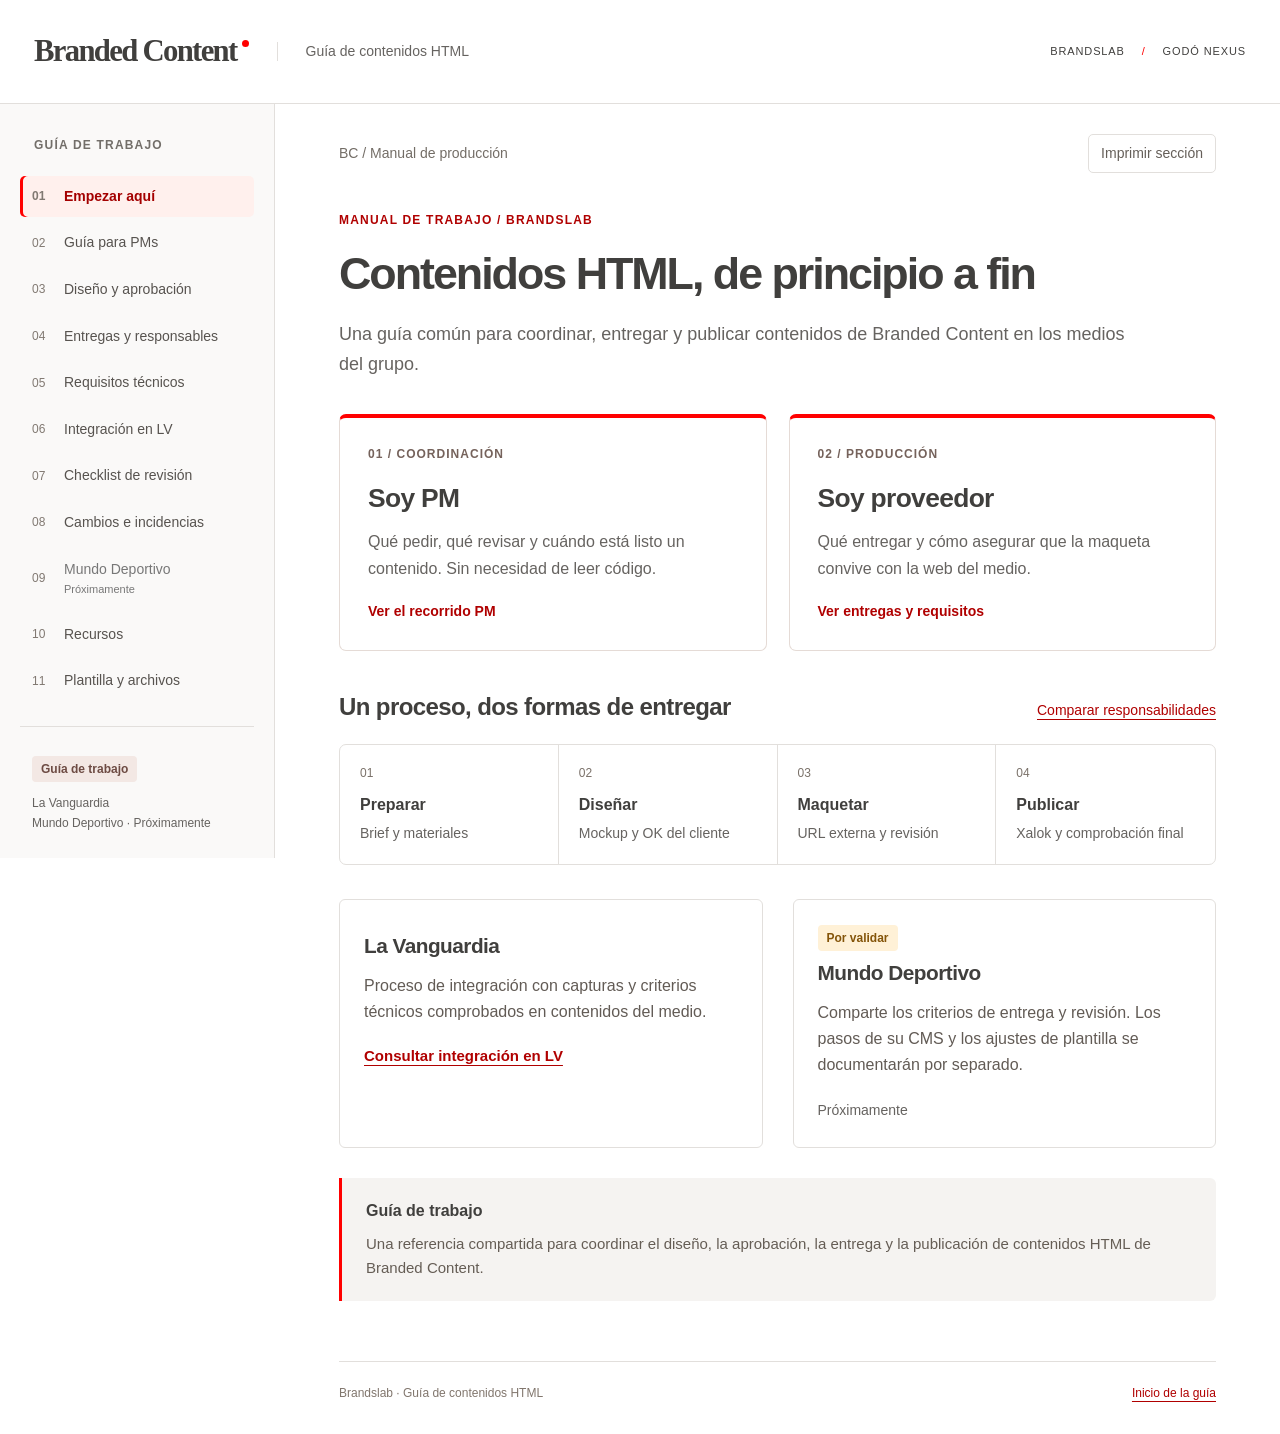
==== commit 4d2a908d: "Update Godo header, disable MD and add absolute-URL image example" ====
--- a/docs/index.html
+++ b/docs/index.html
@@ -1,7 +1,7 @@
-<!doctype html><html lang="es"><head><meta charset="utf-8"><meta name="viewport" content="width=device-width,initial-scale=1"><title>BC · Guía de contenidos HTML</title><meta name="description" content="Guía para PMs y proveedores de Branded Content: entregas, integración HTML en Xalok y revisión en La Vanguardia y Mundo Deportivo."><meta name="robots" content="noindex,nofollow"><link rel="icon" type="image/svg+xml" href="data:image/svg+xml,%3Csvg xmlns='http://www.w3.org/2000/svg' viewBox='0 0 40 40'%3E%3Crect width='40' height='40' rx='8' fill='%23ff0000'/%3E%3Cpath d='M10 10v20h9a6 6 0 0 0 0-12h-9m0 0h8a4 4 0 0 0 0-8z' fill='none' stroke='white' stroke-width='3'/%3E%3C/svg%3E"><link rel="stylesheet" href="styles.css"><script src="app.js" defer></script></head><body><a class="skip" href="#contenido">Saltar al contenido</a><header class="topbar"><a class="brand" href="#inicio" aria-label="BC, inicio"><span class="logo">bc.</span><span>Guía de contenidos HTML</span></a><span class="top-meta">BRANDSLAB <span>/</span> GODÓ NEXUS</span></header><div class="layout"><aside class="sidebar"><div class="side-label">GUÍA DE TRABAJO</div><nav aria-label="Secciones de la guía"><a href="#inicio"><span class="nav-index">01</span>Empezar aquí</a><a href="#pms"><span class="nav-index">02</span>Guía para PMs</a><a href="#diseno"><span class="nav-index">03</span>Diseño y aprobación</a><a href="#entregas"><span class="nav-index">04</span>Entregas y responsables</a><a href="#requisitos"><span class="nav-index">05</span>Requisitos técnicos</a><a href="#xalok"><span class="nav-index">06</span>Integración en LV</a><a href="#revision"><span class="nav-index">07</span>Checklist de revisión</a><a href="#incidencias"><span class="nav-index">08</span>Cambios e incidencias</a><a href="#md"><span class="nav-index">09</span>Mundo Deportivo</a><a href="#recursos"><span class="nav-index">10</span>Recursos</a><a href="#descargas"><span class="nav-index">11</span>Plantilla y archivos</a></nav><div class="side-bottom"><span class="badge">Guía de trabajo</span><p>La Vanguardia<br>Mundo Deportivo · Próximamente</p></div></aside><main id="contenido"><div class="page-top"><span class="breadcrumb">BC / Manual de producción</span><button class="print" type="button">Imprimir sección</button></div><section id="inicio" class="page" aria-labelledby="title-inicio"><div class="eyebrow">Manual de trabajo / Brandslab</div><h1 id="title-inicio" tabindex="-1">Contenidos HTML, de principio a fin</h1><p class="lead">Una guía común para coordinar, entregar y publicar contenidos de Branded Content en los medios del grupo.</p><div class="cards"><a class="card" href="#pms"><span class="kicker">01 / Coordinación</span><h3>Soy PM</h3><p>Qué pedir, qué revisar y cuándo está listo un contenido. Sin necesidad de leer código.</p><span class="card-link">Ver el recorrido PM</span></a><a class="card" href="#entregas"><span class="kicker">02 / Producción</span><h3>Soy proveedor</h3><p>Qué entregar y cómo asegurar que la maqueta convive con la web del medio.</p><span class="card-link">Ver entregas y requisitos</span></a></div>
+<!doctype html><html lang="es"><head><meta charset="utf-8"><meta name="viewport" content="width=device-width,initial-scale=1"><title>BC · Guía de contenidos HTML</title><meta name="description" content="Guía para PMs y proveedores de Branded Content: entregas, integración HTML en Xalok y revisión en La Vanguardia y Mundo Deportivo."><meta name="robots" content="noindex,nofollow"><link rel="icon" type="image/svg+xml" href="data:image/svg+xml,%3Csvg xmlns='http://www.w3.org/2000/svg' viewBox='0 0 40 40'%3E%3Crect width='40' height='40' rx='8' fill='%23ff0000'/%3E%3Cpath d='M10 10v20h9a6 6 0 0 0 0-12h-9m0 0h8a4 4 0 0 0 0-8z' fill='none' stroke='white' stroke-width='3'/%3E%3C/svg%3E"><link rel="stylesheet" href="styles.css"><script src="app.js" defer></script></head><body><a class="skip" href="#contenido">Saltar al contenido</a><header class="topbar"><a class="brand" href="#inicio" aria-label="Branded Content, inicio"><span class="logo">Branded Content</span><span class="brand-description">Guía de contenidos HTML</span></a><span class="top-meta">BRANDSLAB <span>/</span> GODÓ NEXUS</span></header><div class="layout"><aside class="sidebar"><div class="side-label">GUÍA DE TRABAJO</div><nav aria-label="Secciones de la guía"><a href="#inicio"><span class="nav-index">01</span>Empezar aquí</a><a href="#pms"><span class="nav-index">02</span>Guía para PMs</a><a href="#diseno"><span class="nav-index">03</span>Diseño y aprobación</a><a href="#entregas"><span class="nav-index">04</span>Entregas y responsables</a><a href="#requisitos"><span class="nav-index">05</span>Requisitos técnicos</a><a href="#xalok"><span class="nav-index">06</span>Integración en LV</a><a href="#revision"><span class="nav-index">07</span>Checklist de revisión</a><a href="#incidencias"><span class="nav-index">08</span>Cambios e incidencias</a><span class="nav-disabled" aria-disabled="true"><span class="nav-index">09</span><span>Mundo Deportivo<small>Próximamente</small></span></span><a href="#recursos"><span class="nav-index">10</span>Recursos</a><a href="#descargas"><span class="nav-index">11</span>Plantilla y archivos</a></nav><div class="side-bottom"><span class="badge">Guía de trabajo</span><p>La Vanguardia<br>Mundo Deportivo · Próximamente</p></div></aside><main id="contenido"><div class="page-top"><span class="breadcrumb">BC / Manual de producción</span><button class="print" type="button">Imprimir sección</button></div><section id="inicio" class="page" aria-labelledby="title-inicio"><div class="eyebrow">Manual de trabajo / Brandslab</div><h1 id="title-inicio" tabindex="-1">Contenidos HTML, de principio a fin</h1><p class="lead">Una guía común para coordinar, entregar y publicar contenidos de Branded Content en los medios del grupo.</p><div class="cards"><a class="card" href="#pms"><span class="kicker">01 / Coordinación</span><h3>Soy PM</h3><p>Qué pedir, qué revisar y cuándo está listo un contenido. Sin necesidad de leer código.</p><span class="card-link">Ver el recorrido PM</span></a><a class="card" href="#entregas"><span class="kicker">02 / Producción</span><h3>Soy proveedor</h3><p>Qué entregar y cómo asegurar que la maqueta convive con la web del medio.</p><span class="card-link">Ver entregas y requisitos</span></a></div>
 <div class="section-heading"><h2>Un proceso, dos formas de entregar</h2><a href="#entregas">Comparar responsabilidades</a></div>
 <div class="flow"><div><span>01</span><strong>Preparar</strong><p>Brief y materiales</p></div><div><span>02</span><strong>Diseñar</strong><p>Mockup y OK del cliente</p></div><div><span>03</span><strong>Maquetar</strong><p>URL externa y revisión</p></div><div><span>04</span><strong>Publicar</strong><p>Xalok y comprobación final</p></div></div>
-<div class="split"><div><h2>La Vanguardia</h2><p>Proceso de integración con capturas y criterios técnicos comprobados en contenidos del medio.</p><a class="text-link" href="#xalok">Consultar integración en LV</a></div><div><span class="badge pending">Por validar</span><h2>Mundo Deportivo</h2><p>Comparte los criterios de entrega y revisión. Los pasos de su CMS y los ajustes de plantilla se documentarán por separado.</p><a class="text-link" href="#md">Ver qué falta para MD</a></div></div>
+<div class="split"><div><h2>La Vanguardia</h2><p>Proceso de integración con capturas y criterios técnicos comprobados en contenidos del medio.</p><a class="text-link" href="#xalok">Consultar integración en LV</a></div><div><span class="badge pending">Por validar</span><h2>Mundo Deportivo</h2><p>Comparte los criterios de entrega y revisión. Los pasos de su CMS y los ajustes de plantilla se documentarán por separado.</p><span class="unavailable-label">Próximamente</span></div></div>
 <aside class="note"><strong>Guía de trabajo</strong><p>Una referencia compartida para coordinar el diseño, la aprobación, la entrega y la publicación de contenidos HTML de Branded Content.</p></aside></section><section id="pms" class="page" aria-labelledby="title-pms"><div class="eyebrow">Recorrido PM / Coordinación</div><h1 id="title-pms" tabindex="-1">Qué pedir y cómo llevar el proyecto</h1><p class="lead">El PM prepara los materiales, canaliza el feedback del cliente y confirma las aprobaciones. El proveedor desarrolla la pieza y comprueba su funcionamiento.</p><ol class="steps"><li><div><h3>Preparar un brief completo</h3><p>Indica al proveedor en qué medio se publicará el contenido: La Vanguardia (LV), Mundo Deportivo (MD) o ambos. Entrega el objetivo, el formato, el público, los mensajes principales y las indicaciones del cliente. Añade los textos, imágenes, vídeos, logotipos, identidad de marca, créditos y enlaces necesarios. Identifica cualquier material provisional y acuerda cuándo llegará el definitivo.</p></div></li><li><div><h3>Acordar alcance, calendario y responsables</h3><p>Confirma quién diseña, quién maqueta y quién se encarga de integrar y programar en Xalok. La integración y la programación las realiza la misma persona. Acuerda las fechas de diseño, feedback, maqueta funcional y entrega final, el número de rondas incluidas y quién da el OK del cliente. Prevé aproximadamente 1–2 días entre la entrega final y la publicación para integrar, revisar y programar.</p></div></li><li><div><h3>Validar el diseño antes de maquetar</h3><p>Pide un diseño de la web, preferiblemente en Figma, con escritorio y móvil. Envía al cliente el enlace de visualización, recoge su feedback e intenta agrupar los cambios cuando el tiempo de ejecución lo permita. Solo se inicia la maquetación tras la aprobación del diseño y los contenidos de esa versión.</p></div></li><li><div><h3>Revisar la maqueta funcional</h3><p>El proveedor entrega una URL externa accesible al cliente. El PM compara la web con el diseño aprobado, prueba enlaces y contenidos y canaliza la revisión del cliente. Figma valida el diseño; esta URL permite comprobar la web funcionando.</p></div></li><li><div><h3>Cerrar correcciones y aprobación</h3><p>Los cambios pueden llegar en varios envíos. Intenta agruparlos antes de remitirlos al proveedor cuando el tiempo de ejecución lo permita, manteniendo claro qué está solicitado y qué está resuelto. Distingue errores de implementación de peticiones nuevas. Confirma el impacto en plazo y alcance antes de incorporar cambios sobre un diseño ya aprobado. Conserva el OK del cliente y la referencia de la versión final.</p></div></li><li><div><h3>Preparar la integración y la salida</h3><p>Indica el medio en el que se publicará el contenido —LV, MD o ambos— y facilita sección, titular y descripción SEO. Las palabras clave deben incluir siempre brl al final. Especifica si lleva streaming: cuando el contenido incluye un vídeo largo, se añade la palabra streaming o se selecciona la opción correspondiente en Xalok para evitar que la página se recargue automáticamente. Confirma la fecha con quien programa: la salida habitual es aproximadamente a las 05:50. El equipo o proveedor con acceso comprueba la integración en Xalok antes de programar.</p></div></li><li><div><h3>Revisar después de publicar</h3><p>Abre la URL final en móvil y escritorio, revisa los enlaces y el contenido y confirma la salida al equipo. Si hay incidencias, envía al responsable la URL, una descripción y una captura. La verificación técnica corresponde al proveedor o al responsable de integración.</p></div></li></ol><aside class="note"><strong>Xalok es una revisión interna</strong><p>El cliente no tiene acceso a la previsualización de Xalok. Para aprobar el diseño recibe un enlace de Figma; para revisar la maqueta funcional recibe una URL externa. Esto se aplica a las dos modalidades de proveedor.</p></aside><h2>Materiales para arrancar</h2><div class="table-wrap"><table><thead><tr><th scope="col">El PM entrega</th><th scope="col">Qué debe quedar claro</th></tr></thead><tbody><tr><td>Brief y alcance</td><td>Objetivo, público, medio de publicación (LV, MD o ambos), formato, secciones de contenido y funcionalidades previstas.</td></tr><tr><td>Textos y enlaces</td><td>Documento con la última versión, jerarquía del contenido y destino de cada botón.</td></tr><tr><td>Material gráfico y audiovisual</td><td>Imágenes con calidad suficiente, vídeos o enlaces de reproducción, logotipos, referencias de marca y créditos.</td></tr><tr><td>Referencias y condiciones</td><td>Qué debe respetarse, qué evitar y qué materiales o funcionalidades son provisionales.</td></tr><tr><td>Calendario y aprobaciones</td><td>Fechas de entrega y feedback, rondas incluidas, interlocutor del cliente y responsables de diseño y desarrollo. Una misma persona integra y programa en Xalok, con aproximadamente 1–2 días de margen antes de publicar.</td></tr></tbody></table></div><h2>Antes de dar el OK final</h2><ul class="checklist"><li>Diseño y contenidos aprobados antes de maquetar.</li><li>La URL externa abre para el cliente y muestra la última versión.</li><li>Textos, marca, imágenes y créditos coinciden con lo aprobado.</li><li>Botones, enlaces, vídeo y navegación funcionan en móvil y escritorio.</li><li>No hay contenidos provisionales que aparenten estar terminados.</li><li>Se dispone del medio de publicación, los datos SEO, las palabras clave con brl al final y la indicación de si lleva streaming.</li><li>La integración en Xalok tiene responsable y ha sido revisada.</li><li>Fecha de salida y revisión posterior asignadas.</li></ul><h2>Las palabras que encontrarás</h2><div class="table-wrap"><table><thead><tr><th scope="col">Término</th><th scope="col">Qué significa para el PM</th></tr></thead><tbody><tr><td>Diseño / mockup</td><td>Propuesta visual de la web antes de programarla, habitualmente compartida desde Figma.</td></tr><tr><td>Maqueta funcional / preview externa</td><td>La web ya desarrollada en un enlace que el cliente puede abrir para revisarla.</td></tr><tr><td>HTML</td><td>El archivo de código que se integra en la noticia; no es el diseño de Figma.</td></tr><tr><td>CSS / JavaScript</td><td>Los estilos visuales y el comportamiento de la web.</td></tr><tr><td>Recursos o assets</td><td>Imágenes, vídeos, fuentes y archivos que necesita la pieza.</td></tr><tr><td>GitHub / GitHub Pages</td><td>El repositorio guarda archivos y versiones; GitHub Pages puede servir esos archivos mediante URLs públicas.</td></tr><tr><td>Xalok</td><td>El CMS desde el que el equipo autorizado integra y programa la noticia.</td></tr><tr><td>SEO / metas</td><td>Información editorial que se configura para identificar y describir la noticia.</td></tr><tr><td>Streaming</td><td>Configuración para contenidos con vídeo largo que evita la recarga automática de la página. Se añade la palabra streaming o se selecciona la opción en Xalok; brl permanece siempre al final de las palabras clave.</td></tr><tr><td>QA / revisión</td><td>Comprobaciones de contenido, diseño y funcionamiento.</td></tr></tbody></table></div></section><section id="diseno" class="page" aria-labelledby="title-diseno"><div class="eyebrow">Diseño / Aprobación del cliente</div><h1 id="title-diseno" tabindex="-1">Primero el diseño, después la maquetación</h1><p class="lead">El diseño permite acordar estructura, aspecto y experiencia antes de invertir en el desarrollo de la web.</p><ol class="steps"><li><div><h3>Diseñar con el material del proyecto</h3><p>Partir del brief y de los textos y recursos facilitados por el PM. Resolver la estructura, la jerarquía, las versiones de escritorio y móvil y el comportamiento previsto de elementos como capítulos, vídeos o menús.</p></div></li><li><div><h3>Compartir un mockup en Figma</h3><p>Se recomienda Figma para preparar el diseño y compartirlo con el cliente por medio del PM. Entregar un enlace de visualización o prototipo con acceso comprobado. Identificar la versión y explicar las interacciones que una imagen estática no puede mostrar.</p></div></li><li><div><h3>Recoger feedback por rondas</h3><p>El PM centraliza los comentarios del cliente y del equipo y resuelve indicaciones contradictorias. Puede haber varios envíos de cambios; se intenta agruparlos cuando el tiempo de ejecución lo permite. Para cada ronda se acuerdan fecha de respuesta y fecha de actualización; el número de rondas depende del alcance pactado.</p></div></li><li><div><h3>Cerrar el diseño aprobado</h3><p>El PM obtiene y conserva el OK del cliente sobre la versión concreta. El equipo de desarrollo recibe esa referencia, los recursos exportables y las indicaciones de comportamiento. Señalar de forma explícita cualquier material aún provisional.</p></div></li><li><div><h3>Maquetar y revisar la web real</h3><p>El proveedor desarrolla la pieza y publica una URL de prueba externa accesible al cliente. Se compara con el diseño aprobado y se revisan las interacciones reales. Una aprobación de Figma no sustituye la revisión de la web terminada.</p></div></li></ol><h2>Qué revisar en el diseño</h2><ul class="checklist"><li>Estructura y orden de lectura claros, en escritorio y móvil.</li><li>Textos reales o provisionales claramente identificados.</li><li>Identidad del cliente, identificación comercial y créditos previstos.</li><li>Destinos y estados de botones y enlaces: activo, seleccionado y próximamente cuando corresponda.</li><li>Comportamiento de vídeo, navegación y animaciones explicado.</li><li>Legibilidad, contraste y tamaños que faciliten la lectura.</li><li>Recursos y tipografías identificados para la entrega a desarrollo.</li></ul><aside class="note"><strong>Cambios después del OK</strong><p>Si el cliente pide una nueva sección, otra estructura o una funcionalidad no acordada, el PM debe confirmar con el proveedor el impacto antes de incorporarla. Una corrección para respetar el diseño aprobado no es lo mismo que una ampliación del proyecto.</p></aside><p><a class="text-link" href="https://www.figma.com/design/" target="_blank" rel="noopener">Consultar Figma Design</a></p></section><section id="entregas" class="page" aria-labelledby="title-entregas"><div class="eyebrow">Proveedores / Responsabilidades</div><h1 id="title-entregas" tabindex="-1">Dos circuitos, la misma calidad de entrega</h1><p class="lead">El proveedor utiliza su propio repositorio y proceso de desarrollo. La entrega debe permitir revisar, integrar y mantener la pieza sin reconstruirla.</p><div class="split"><div><span class="badge">Modalidad A</span><h2>Entrega del HTML</h2><p>El proveedor entrega el <code>index.html</code> preparado para copiar y pegar. El PM o la persona interna designada integra y programa la noticia en Xalok.</p><p>El proveedor facilita una URL de prueba externa para que el PM y el cliente revisen la maqueta.</p></div><div><span class="badge">Modalidad B</span><h2>Entrega en Xalok</h2><p>El proveedor integra el contenido y programa la noticia con su acceso al CMS, una vez recibido el OK y los datos necesarios del PM.</p><p>También entrega una URL externa para la revisión del cliente. La preview de Xalok se utiliza solo dentro del equipo con acceso.</p></div></div><div class="table-wrap"><table><thead><tr><th scope="col">Trabajo</th><th scope="col">Entrega del HTML</th><th scope="col">Entrega en Xalok</th></tr></thead><tbody><tr><td>Brief, textos y materiales</td><td>PM</td><td>PM</td></tr><tr><td>Diseño y sus revisiones</td><td>Responsable de diseño acordado; PM coordina al cliente</td><td>Responsable de diseño acordado; PM coordina al cliente</td></tr><tr><td>Aprobación del diseño antes de maquetar</td><td>Cliente, canalizada por el PM</td><td>Cliente, canalizada por el PM</td></tr><tr><td>Desarrollo y recursos en su repositorio</td><td>Proveedor</td><td>Proveedor</td></tr><tr><td>URL externa para revisión</td><td>Proveedor</td><td>Proveedor</td></tr><tr><td>OK de la maqueta funcional</td><td>Cliente, canalizado por el PM</td><td>Cliente, canalizado por el PM</td></tr><tr><td>Datos editoriales y de programación</td><td>PM</td><td>PM</td></tr><tr><td>Inserción en Xalok y programación</td><td>PM o persona interna designada</td><td>Proveedor con acceso</td></tr><tr><td>Comprobación técnica en Xalok</td><td>Responsable de integración; proveedor corrige su código</td><td>Proveedor; equipo valida el resultado</td></tr><tr><td>Revisión tras publicar</td><td>PM revisa contenido; responsable técnico verifica funcionamiento</td><td>PM revisa contenido; proveedor verifica funcionamiento</td></tr></tbody></table></div><p>En ambas modalidades, una misma persona integra y programa en Xalok. La entrega final debe prever aproximadamente 1–2 días para integración y revisión antes de la publicación.</p><h2>Qué debe recibir el proveedor antes de empezar</h2><p>El brief, los textos, los recursos, los enlaces, el alcance y el calendario salen del PM. Si falta material esencial, el proveedor debe señalarlo y acordar cómo afecta a la entrega. Antes de maquetar, debe disponer del diseño aprobado y sus indicaciones de comportamiento.</p><p><a class="text-link" href="#descargas">Consultar el ejemplo de HTML preparado para Xalok</a></p><h2>Qué debe entregar el proveedor</h2><ul class="checklist"><li>URL externa accesible con la última maqueta funcional y una referencia clara de versión.</li><li>En la modalidad A, archivo HTML final listo para Xalok, sin que el PM tenga que adaptar rutas o separar etiquetas.</li><li>En la modalidad B, integración revisada, confirmación de programación y URL final.</li><li>Repositorio y carpeta del proyecto identificados, con los recursos definitivos publicados.</li><li>Resumen de comprobaciones y aviso de cualquier incidencia o material sin cerrar.</li><li>Instrucciones necesarias para mantener la pieza, incluidas dependencias si las hay.</li><li>Contacto para las correcciones y la revisión de publicación.</li></ul><aside class="note"><strong>Distinguir el archivo para Xalok de la página de prueba</strong><p>Si se entrega una página completa de preview además del fragmento integrable, identifícalos por separado. El index.html destinado al PM debe estar preparado para copiar su código a Xalok. Un HTML con dependencias relativas puede verse bien en el equipo del proveedor y fallar en el medio.</p></aside><h2>Ficha de entrega recomendada</h2><p>Es una ayuda, no un documento obligatorio. La información puede quedar en el README, en un correo o en el canal habitual, siempre que el equipo encuentre la versión final y las instrucciones necesarias.</p><div class="code"><button class="copy" type="button">Copiar código</button><pre><code>Proyecto y medio de publicación (LV, MD o ambos):
 Modalidad: entrega HTML / entrega en Xalok
 Versión de diseño aprobada:
@@ -65,7 +65,7 @@
 
 article.visual__story--free:has(.bc-proyecto) {
   overflow: visible !important;
-}</code></pre><span class="copy-status" role="status"></span></div><aside class="note"><strong>No es un reset obligatorio</strong><p>Sustituye .bc-proyecto por la raíz real y revisa qué elementos coinciden. Las reglas sobre .row o .container-fluid también pueden alcanzar clases internas de la pieza. Ajusta solo los wrappers necesarios. El overflow visible se utilizó para resolver sticky; no lo apliques por rutina ni traslades estos selectores a MD sin comprobar su plantilla.</p></aside></details></section><section id="revision" class="page" aria-labelledby="title-revision"><div class="eyebrow">Control de calidad / Antes y después</div><h1 id="title-revision" tabindex="-1">Qué comprobar para cerrar la entrega</h1><p class="lead">Una revisión visual del PM y una comprobación técnica del proveedor se complementan. Marca cada punto como correcto, pendiente o no aplicable en el informe de entrega.</p><h2>Revisión de contenido · PM</h2><p>Confirmar el OK del diseño, la revisión de la URL externa y la aprobación final del cliente antes de programar.</p><ul class="checklist"><li>Última versión aprobada de textos, imágenes, marca y créditos.</li><li>Medio de publicación (LV, MD o ambos), sección, titular y descripción SEO y palabras clave terminadas en brl confirmados. Si hay un vídeo largo, streaming configurado para evitar la recarga automática.</li><li>Fecha de salida acordada y programación habitual a las 05:50 aproximadamente.</li><li>Todos los botones y enlaces comprobados; sin destinos provisionales activos.</li><li>Contenido legible en móvil y escritorio, sin textos cortados.</li><li>Vídeos e interacciones responden como espera el lector.</li><li>Estado de capítulos publicados y próximos coherente.</li></ul><h2>Revisión técnica · Proveedor / integración</h2><ul class="checklist"><li>CSS y JavaScript aislados; no alteran elementos del medio.</li><li>Recursos cargan desde las URLs definitivas, sin 404 ni errores propios bloqueantes.</li><li>Comprobado en anchuras de 375, 768, 1024 y 1440 píxeles.</li><li>Sin desbordamiento horizontal accidental, solapamientos o imágenes deformadas.</li><li>Scroll normal, scroll rápido, anclas y elementos sticky comprobados dentro de Xalok.</li><li>Contenido esencial visible si falla JavaScript o una animación.</li><li>Teclado, foco visible y movimiento reducido revisados.</li><li>IDs, encabezados, textos alternativos y controles revisados.</li><li>Revisión repetida en la URL publicada.</li></ul><h2>Cómo comunicar el resultado</h2><div class="table-wrap"><table><thead><tr><th scope="col">Estado</th><th scope="col">Qué significa</th><th scope="col">Acción</th></tr></thead><tbody><tr><td><span class="badge error">Error</span></td><td>Rompe el contenido, impide una acción esencial o afecta al medio.</td><td>Corregir antes de dar la pieza por lista.</td></tr><tr><td><span class="badge pending">Advertencia</span></td><td>Riesgo o pendiente que necesita una decisión.</td><td>Identificar impacto, responsable y resolución acordada.</td></tr><tr><td><span class="badge ok">Correcto</span></td><td>Comprobación realizada y superada.</td><td>Indicar entorno y versión revisados.</td></tr><tr><td>No comprobado</td><td>No se tuvo acceso o faltaban recursos para probarlo.</td><td>No presentarlo como correcto; asignar la revisión.</td></tr></tbody></table></div><p>Si una auditoría solo lee archivos, debe decirlo. No puede certificar responsive, consola, carga real o interacciones sin observarlos en ejecución.</p><p><a class="text-link" href="#incidencias">Consultar qué actualizar en cada tipo de cambio</a></p></section><section id="incidencias" class="page" aria-labelledby="title-incidencias"><div class="eyebrow">Mantenimiento / Diagnóstico</div><h1 id="title-incidencias" tabindex="-1">Actualizar sin perder la versión aprobada</h1><p class="lead">Primero identifica si el cambio está en el HTML de Xalok, en un recurso externo o en ambos.</p><div class="table-wrap"><table><thead><tr><th scope="col">Cambio</th><th scope="col">Acción habitual</th><th scope="col">Qué verificar</th></tr></thead><tbody><tr><td>Texto o enlace en el HTML integrado</td><td>Actualizar la fuente y el fragmento guardado en Xalok.</td><td>Que ambas versiones coincidan y el enlace final funcione.</td></tr><tr><td>CSS, JS, imagen o vídeo externo</td><td>Publicar la actualización en el alojamiento de recursos.</td><td>Que se sirva la nueva versión; revisar caché y páginas que comparten el archivo.</td></tr><tr><td>URL o nombre de un recurso</td><td>Actualizar la referencia donde se utiliza.</td><td>Puede requerir nuevo pegado de HTML, actualización de CSS o de JS.</td></tr><tr><td>Solo ajuste inline en Xalok</td><td>Actualizar el fragmento y conservar la versión final de entrega.</td><td>Que la próxima entrega no sobrescriba el arreglo.</td></tr><tr><td>Nueva funcionalidad o cambio de diseño</td><td>Actualizar los archivos afectados y repetir las pruebas pertinentes.</td><td>Integración real en Xalok y nueva revisión del resultado.</td></tr></tbody></table></div><aside class="note"><strong>Subir archivos puede cambiar una noticia ya publicada</strong><p>Si la noticia apunta a esos mismos recursos, una actualización puede reflejarse sin volver a publicar el HTML. Acordad el momento del cambio y conservad una versión recuperable. No sobrescribáis archivos compartidos sin comprobar dónde se usan.</p></aside><h2>Problemas habituales</h2><details open><summary>En el servidor se ve bien, pero en LV faltan estilos o imágenes</summary><p>Comprobar las URLs desde la página del medio, la publicación de recursos y las peticiones fallidas. Revisar rutas relativas del HTML y URLs construidas por JavaScript. Tener el archivo en GitHub no garantiza que su URL pública esté sirviéndose.</p></details><details><summary>Aparecen márgenes o el sticky deja de funcionar</summary><p>Inspeccionar los contenedores externos, sus paddings, márgenes y overflow. Aplicar solo el ajuste acotado que resuelva el problema. Verificar después que no se altera otro módulo. Consultar el patrón de referencia de LV.</p></details><details><summary>Parte del contenido desaparece al hacer scroll</summary><p>Revisar estados ocultos de animación, errores JavaScript y cálculos de posición. Probar scroll rápido y enlaces a secciones. El texto debe permanecer accesible aunque falle el efecto.</p></details><details><summary>El cambio está subido, pero se sigue viendo la versión anterior</summary><p>Verificar la URL exacta que utiliza la noticia y que la publicación de recursos haya terminado. Comprobar caché antes de volver a cambiar código. Si se versiona una URL, actualizar también su referencia.</p></details><details><summary>Se duplican titulares o elementos del medio</summary><p>Comprobar qué procede del HTML y qué añade la plantilla editorial. Coordinar la configuración correcta con quien gestiona Xalok. No ocultar elementos globales del medio con un selector genérico.</p></details><h2>Una incidencia útil incluye</h2><p>URL y versión, sección afectada, qué sucede, qué debería suceder, pasos para reproducirlo, dispositivo y navegador, y una captura o vídeo cuando ayude. En incidencias técnicas, añadir el error o recurso afectado.</p></section><section id="md" class="page" aria-labelledby="title-md"><div class="eyebrow">Mundo Deportivo / Próxima ampliación</div><h1 id="title-md" tabindex="-1">La misma base. Su propia integración</h1><p class="lead">El proceso editorial y las entregas pueden reutilizarse. Los detalles de la plantilla de Mundo Deportivo necesitan una comprobación independiente.</p><aside class="note"><strong>Integración MD pendiente de validar</strong><p>Todavía no hay un ejemplo ni capturas de MD en la documentación aportada. Esta sección no autoriza a reutilizar los selectores de LV en Mundo Deportivo.</p></aside><div class="split"><div><h2>Ya se puede aplicar</h2><ul><li>Los dos circuitos de entrega.</li><li>Enlace de revisión y versión identificada.</li><li>Recursos públicos y aislamiento del contenido.</li><li>Coordinación y checklist de PM.</li><li>Pruebas móviles, de enlaces y de accesibilidad.</li></ul></div><div><h2>Falta documentar</h2><ul><li>Tipo de noticia y configuración de BC.</li><li>Campo o bloque HTML y recorrido de inserción.</li><li>Contenedores y estilos de la plantilla.</li><li>Identificación comercial, cabecera y créditos.</li><li>Previsualización, programación y prueba publicada.</li></ul></div></div><h2>Con qué completaremos esta sección</h2><p>Un HTML de ejemplo, una URL de MD y las capturas del flujo real permitirán adaptar el tutorial. Cada ajuste se documentará con su motivo y una prueba en la página publicada.</p></section><section id="recursos" class="page" aria-labelledby="title-recursos"><div class="eyebrow">Recursos / Buenas prácticas</div><h1 id="title-recursos" tabindex="-1">Herramientas y prácticas útiles</h1><p class="lead">Apoyos para diseñar, revisar y entregar contenidos que funcionen dentro del medio.</p><p><a class="text-link" href="#descargas">Descargar la plantilla y los archivos de ayuda</a></p><h2>Diseño y feedback con Figma</h2><p>Se recomienda <a href="https://www.figma.com/design/" target="_blank" rel="noopener">Figma Design</a> para preparar las versiones de escritorio y móvil y compartir el mockup con el cliente a través del PM. Mantén una referencia clara del diseño aprobado y comprueba los permisos del enlace antes de enviarlo.</p><p>Deja los comentarios vinculados a la sección correspondiente, intenta agruparlos cuando el tiempo de ejecución lo permita y explica las interacciones previstas. El prototipo ayuda a mostrar el recorrido, pero la web desarrollada se revisa después en su URL externa.</p><h2>Prácticas que facilitan la entrega</h2><div class="table-wrap"><table><thead><tr><th scope="col">Práctica</th><th scope="col">Cómo aplicarla</th></tr></thead><tbody><tr><td>Una versión de referencia</td><td>Identificar qué diseño está aprobado, qué URL muestra la última maqueta y qué HTML corresponde a la entrega. Evitar archivos finales con nombres ambiguos.</td></tr><tr><td>Preparar escritorio y móvil desde el diseño</td><td>Acordar el orden de lectura y la adaptación de módulos antes de maquetar. No reducir sin más la composición de escritorio.</td></tr><tr><td>Compartir assets listos para web</td><td>Entregar imágenes con el encuadre y calidad necesarios, dimensiones coherentes y nombres reconocibles. Mantener originales y exportaciones diferenciados.</td></tr><tr><td>Aislar cada proyecto</td><td>Usar un contenedor propio, CSS acotado y JavaScript que actúe solo dentro de la pieza.</td></tr><tr><td>Publicar recursos antes de integrar</td><td>Comprobar que las URLs definitivas de CSS, JS, imágenes y vídeos responden antes de pegar el HTML en Xalok.</td></tr><tr><td>Animar como mejora</td><td>El contenido debe poder leerse si falla el efecto. Revisar scroll rápido, anclas y movimiento reducido.</td></tr><tr><td>Revisar en el contexto real</td><td>Comparar la maqueta externa, la preview interna y la página publicada. Cada una puede tener un contexto distinto.</td></tr><tr><td>Conservar una versión recuperable</td><td>Antes de modificar recursos utilizados por una noticia publicada, guardar la versión anterior e identificar las páginas afectadas.</td></tr><tr><td>Documentar lo que importa</td><td>Anotar recursos, dependencias, versión, enlaces y cambios de mantenimiento. Un README breve puede evitar dudas al actualizar meses después.</td></tr></tbody></table></div><h2>Cómo dar feedback útil</h2><p>Indica sección, dispositivo, problema y resultado esperado. Por ejemplo: «En móvil, en la tarjeta del capítulo 2, el titular queda cortado; debe poder leerse completo». Añade captura y URL. Para cambios de contenido, entrega el texto nuevo completo y aprobado.</p><p>El PM prioriza las observaciones e intenta agruparlas cuando el tiempo de ejecución lo permite; el proveedor indica qué ha corregido y dónde revisar la nueva versión. Cerrar una ronda significa resolver sus puntos o dejar una decisión explícita sobre los restantes.</p><h2>Editores de código</h2><p>Opciones para abrir, revisar y desarrollar los archivos. La elección depende del equipo.</p><div class="table-wrap"><table><thead><tr><th scope="col">Opción</th><th scope="col">Uso habitual</th><th scope="col">Web oficial</th></tr></thead><tbody><tr><td>Visual Studio Code</td><td>Edición de HTML, CSS y JavaScript con extensiones.</td><td><a href="https://code.visualstudio.com/" target="_blank" rel="noopener">Visual Studio Code</a></td></tr><tr><td>Sublime Text</td><td>Edición directa de archivos de texto y código.</td><td><a href="https://www.sublimetext.com/" target="_blank" rel="noopener">Sublime Text</a></td></tr><tr><td>WebStorm</td><td>Entorno de desarrollo orientado a JavaScript y TypeScript.</td><td><a href="https://www.jetbrains.com/webstorm/" target="_blank" rel="noopener">WebStorm</a></td></tr><tr><td>Cursor</td><td>Edición de código con asistencia de IA.</td><td><a href="https://cursor.com/" target="_blank" rel="noopener">Cursor</a></td></tr></tbody></table></div><p class="small">Consulta las condiciones actuales en las webs oficiales. La asistencia de IA no sustituye la comprobación del código ni la prueba dentro del medio.</p></section><section id="descargas" class="page" aria-labelledby="title-descargas"><div class="eyebrow">Proveedores / Kit de referencia</div><h1 id="title-descargas" tabindex="-1">Plantilla y archivos de ayuda</h1><p class="lead">Un ejemplo completo para preparar el fragmento HTML que se pega en Xalok, con documentación y comprobaciones reutilizables.</p><aside class="note"><strong>Una entrega completa de demostración</strong><p>El archivo contiene una pieza terminada con contenido neutro, estilos e interacción reales. Empieza con el ajuste de Xalok y se puede copiar completo al bloque HTML para una prueba. No tiene textos por rellenar ni URLs ficticias. La vista previa muestra la pieza fuera del CMS; su integración debe comprobarse dentro de LV.</p></aside><div class="download-hero"><div><span class="kicker">Kit para proveedores</span><h2>Todo lo necesario en un ZIP</h2><p>HTML completo, vista previa, copia de sus estilos y su script, guía de integración, checklist y reglas para asistentes.</p></div><a class="download-button" href="downloads/kit-xalok.zip" download="kit-xalok.zip">Descargar kit completo</a></div><p><a class="text-link" href="downloads/kit-xalok/vista-previa.html" target="_blank" rel="noopener">Abrir la vista previa de la entrega</a></p><h2>Descargas individuales</h2><div class="table-wrap"><table><thead><tr><th scope="col">Archivo</th><th scope="col">Para qué sirve</th><th scope="col">Descarga</th></tr></thead><tbody><tr><td>ejemplo-xalok.html</td><td>Entrega completa: ajuste de LV, CSS, fuente pública, contenido y JS. Copiar todo el archivo al campo HTML de Xalok; sin html, head o body.</td><td><a href="downloads/kit-xalok/ejemplo-xalok.html" download="ejemplo-xalok.html">Descargar HTML</a></td></tr><tr><td>guia-integracion.md</td><td>Cómo leer y probar la entrega, qué copiar a Xalok y cómo separar los recursos en una entrega con alojamiento propio.</td><td><a href="downloads/kit-xalok/guia-integracion.md" download="guia-integracion.md">Descargar guía</a></td></tr><tr><td>checklist-xalok.md</td><td>Comprobaciones de entrega, aislamiento, recursos, responsive, accesibilidad y publicación.</td><td><a href="downloads/kit-xalok/checklist-xalok.md" download="checklist-xalok.md">Descargar checklist</a></td></tr><tr><td>reglas-para-asistentes.md</td><td>Instrucciones opcionales para adjuntar como contexto a un asistente de desarrollo, independientemente del editor.</td><td><a href="downloads/kit-xalok/reglas-para-asistentes.md" download="reglas-para-asistentes.md">Descargar reglas</a></td></tr><tr><td>ajustes-lv-opcionales.css</td><td>Reglas de referencia para wrappers de LV, comentadas. Activar solo lo necesario tras comprobar el DOM.</td><td><a href="downloads/kit-xalok/ajustes-lv-opcionales.css" download="ajustes-lv-opcionales.css">Descargar ajustes LV</a></td></tr><tr><td>assets/css/main.css</td><td>Copia de los estilos ya incluidos en el HTML. Útil para estudiar o externalizar el CSS sin duplicarlo.</td><td><a href="downloads/kit-xalok/assets/css/main.css" download="main.css">Descargar CSS</a></td></tr><tr><td>assets/js/scripts.js</td><td>Script real del botón Abrir/cerrar todas las claves. Ya está incluido al final del HTML.</td><td><a href="downloads/kit-xalok/assets/js/scripts.js" download="scripts.js">Descargar JS</a></td></tr></tbody></table></div><h2>Cómo usar el kit</h2><ol class="steps"><li><div><h3>Ver el resultado y abrir el código</h3><p>Abre la vista previa y prueba los capítulos, los desplegables y el botón que abre todas las claves. Descarga ejemplo-xalok.html y ábrelo en un editor para ver el archivo que se entrega.</p></div></li><li><div><h3>Reconocer las partes de la entrega</h3><p>El orden es: style con ajuste de LV y estilos de la pieza, link a la fuente pública, div raíz con todo el contenido y script final. El CSS y el JS están incluidos para que la demo funcione sin alojar recursos por separado.</p></div></li><li><div><h3>Copiar el archivo completo en una prueba de Xalok</h3><p>Copia todo el código de ejemplo-xalok.html, desde style hasta el cierre del script. Pégalo en una Visual story con plantilla Libre y revisa el resultado. vista-previa.html es una página completa para navegador y no se pega en el CMS.</p></div></li><li><div><h3>Preparar una pieza real siguiendo la misma estructura</h3><p>Usa el diseño y los contenidos aprobados y una raíz exclusiva. Si separas CSS y JS, publícalos en tu alojamiento público y sustituye solo sus bloques por referencias absolutas. Comprueba los ajustes de wrappers en el CMS; usa los recursos publicados en el repositorio de cada proyecto.</p></div></li></ol><details><summary>Ver el código completo del ejemplo</summary><div class="code"><button class="copy" type="button">Copiar código</button><pre><code>&lt;style&gt;
+}</code></pre><span class="copy-status" role="status"></span></div><aside class="note"><strong>No es un reset obligatorio</strong><p>Sustituye .bc-proyecto por la raíz real y revisa qué elementos coinciden. Las reglas sobre .row o .container-fluid también pueden alcanzar clases internas de la pieza. Ajusta solo los wrappers necesarios. El overflow visible se utilizó para resolver sticky; no lo apliques por rutina ni traslades estos selectores a MD sin comprobar su plantilla.</p></aside></details></section><section id="revision" class="page" aria-labelledby="title-revision"><div class="eyebrow">Control de calidad / Antes y después</div><h1 id="title-revision" tabindex="-1">Qué comprobar para cerrar la entrega</h1><p class="lead">Una revisión visual del PM y una comprobación técnica del proveedor se complementan. Marca cada punto como correcto, pendiente o no aplicable en el informe de entrega.</p><h2>Revisión de contenido · PM</h2><p>Confirmar el OK del diseño, la revisión de la URL externa y la aprobación final del cliente antes de programar.</p><ul class="checklist"><li>Última versión aprobada de textos, imágenes, marca y créditos.</li><li>Medio de publicación (LV, MD o ambos), sección, titular y descripción SEO y palabras clave terminadas en brl confirmados. Si hay un vídeo largo, streaming configurado para evitar la recarga automática.</li><li>Fecha de salida acordada y programación habitual a las 05:50 aproximadamente.</li><li>Todos los botones y enlaces comprobados; sin destinos provisionales activos.</li><li>Contenido legible en móvil y escritorio, sin textos cortados.</li><li>Vídeos e interacciones responden como espera el lector.</li><li>Estado de capítulos publicados y próximos coherente.</li></ul><h2>Revisión técnica · Proveedor / integración</h2><ul class="checklist"><li>CSS y JavaScript aislados; no alteran elementos del medio.</li><li>Recursos cargan desde las URLs definitivas, sin 404 ni errores propios bloqueantes.</li><li>Comprobado en anchuras de 375, 768, 1024 y 1440 píxeles.</li><li>Sin desbordamiento horizontal accidental, solapamientos o imágenes deformadas.</li><li>Scroll normal, scroll rápido, anclas y elementos sticky comprobados dentro de Xalok.</li><li>Contenido esencial visible si falla JavaScript o una animación.</li><li>Teclado, foco visible y movimiento reducido revisados.</li><li>IDs, encabezados, textos alternativos y controles revisados.</li><li>Revisión repetida en la URL publicada.</li></ul><h2>Cómo comunicar el resultado</h2><div class="table-wrap"><table><thead><tr><th scope="col">Estado</th><th scope="col">Qué significa</th><th scope="col">Acción</th></tr></thead><tbody><tr><td><span class="badge error">Error</span></td><td>Rompe el contenido, impide una acción esencial o afecta al medio.</td><td>Corregir antes de dar la pieza por lista.</td></tr><tr><td><span class="badge pending">Advertencia</span></td><td>Riesgo o pendiente que necesita una decisión.</td><td>Identificar impacto, responsable y resolución acordada.</td></tr><tr><td><span class="badge ok">Correcto</span></td><td>Comprobación realizada y superada.</td><td>Indicar entorno y versión revisados.</td></tr><tr><td>No comprobado</td><td>No se tuvo acceso o faltaban recursos para probarlo.</td><td>No presentarlo como correcto; asignar la revisión.</td></tr></tbody></table></div><p>Si una auditoría solo lee archivos, debe decirlo. No puede certificar responsive, consola, carga real o interacciones sin observarlos en ejecución.</p><p><a class="text-link" href="#incidencias">Consultar qué actualizar en cada tipo de cambio</a></p></section><section id="incidencias" class="page" aria-labelledby="title-incidencias"><div class="eyebrow">Mantenimiento / Diagnóstico</div><h1 id="title-incidencias" tabindex="-1">Actualizar sin perder la versión aprobada</h1><p class="lead">Primero identifica si el cambio está en el HTML de Xalok, en un recurso externo o en ambos.</p><div class="table-wrap"><table><thead><tr><th scope="col">Cambio</th><th scope="col">Acción habitual</th><th scope="col">Qué verificar</th></tr></thead><tbody><tr><td>Texto o enlace en el HTML integrado</td><td>Actualizar la fuente y el fragmento guardado en Xalok.</td><td>Que ambas versiones coincidan y el enlace final funcione.</td></tr><tr><td>CSS, JS, imagen o vídeo externo</td><td>Publicar la actualización en el alojamiento de recursos.</td><td>Que se sirva la nueva versión; revisar caché y páginas que comparten el archivo.</td></tr><tr><td>URL o nombre de un recurso</td><td>Actualizar la referencia donde se utiliza.</td><td>Puede requerir nuevo pegado de HTML, actualización de CSS o de JS.</td></tr><tr><td>Solo ajuste inline en Xalok</td><td>Actualizar el fragmento y conservar la versión final de entrega.</td><td>Que la próxima entrega no sobrescriba el arreglo.</td></tr><tr><td>Nueva funcionalidad o cambio de diseño</td><td>Actualizar los archivos afectados y repetir las pruebas pertinentes.</td><td>Integración real en Xalok y nueva revisión del resultado.</td></tr></tbody></table></div><aside class="note"><strong>Subir archivos puede cambiar una noticia ya publicada</strong><p>Si la noticia apunta a esos mismos recursos, una actualización puede reflejarse sin volver a publicar el HTML. Acordad el momento del cambio y conservad una versión recuperable. No sobrescribáis archivos compartidos sin comprobar dónde se usan.</p></aside><h2>Problemas habituales</h2><details open><summary>En el servidor se ve bien, pero en LV faltan estilos o imágenes</summary><p>Comprobar las URLs desde la página del medio, la publicación de recursos y las peticiones fallidas. Revisar rutas relativas del HTML y URLs construidas por JavaScript. Tener el archivo en GitHub no garantiza que su URL pública esté sirviéndose.</p></details><details><summary>Aparecen márgenes o el sticky deja de funcionar</summary><p>Inspeccionar los contenedores externos, sus paddings, márgenes y overflow. Aplicar solo el ajuste acotado que resuelva el problema. Verificar después que no se altera otro módulo. Consultar el patrón de referencia de LV.</p></details><details><summary>Parte del contenido desaparece al hacer scroll</summary><p>Revisar estados ocultos de animación, errores JavaScript y cálculos de posición. Probar scroll rápido y enlaces a secciones. El texto debe permanecer accesible aunque falle el efecto.</p></details><details><summary>El cambio está subido, pero se sigue viendo la versión anterior</summary><p>Verificar la URL exacta que utiliza la noticia y que la publicación de recursos haya terminado. Comprobar caché antes de volver a cambiar código. Si se versiona una URL, actualizar también su referencia.</p></details><details><summary>Se duplican titulares o elementos del medio</summary><p>Comprobar qué procede del HTML y qué añade la plantilla editorial. Coordinar la configuración correcta con quien gestiona Xalok. No ocultar elementos globales del medio con un selector genérico.</p></details><h2>Una incidencia útil incluye</h2><p>URL y versión, sección afectada, qué sucede, qué debería suceder, pasos para reproducirlo, dispositivo y navegador, y una captura o vídeo cuando ayude. En incidencias técnicas, añadir el error o recurso afectado.</p></section><section id="recursos" class="page" aria-labelledby="title-recursos"><div class="eyebrow">Recursos / Buenas prácticas</div><h1 id="title-recursos" tabindex="-1">Herramientas y prácticas útiles</h1><p class="lead">Apoyos para diseñar, revisar y entregar contenidos que funcionen dentro del medio.</p><p><a class="text-link" href="#descargas">Descargar la plantilla y los archivos de ayuda</a></p><h2>Diseño y feedback con Figma</h2><p>Se recomienda <a href="https://www.figma.com/design/" target="_blank" rel="noopener">Figma Design</a> para preparar las versiones de escritorio y móvil y compartir el mockup con el cliente a través del PM. Mantén una referencia clara del diseño aprobado y comprueba los permisos del enlace antes de enviarlo.</p><p>Deja los comentarios vinculados a la sección correspondiente, intenta agruparlos cuando el tiempo de ejecución lo permita y explica las interacciones previstas. El prototipo ayuda a mostrar el recorrido, pero la web desarrollada se revisa después en su URL externa.</p><h2>Prácticas que facilitan la entrega</h2><div class="table-wrap"><table><thead><tr><th scope="col">Práctica</th><th scope="col">Cómo aplicarla</th></tr></thead><tbody><tr><td>Una versión de referencia</td><td>Identificar qué diseño está aprobado, qué URL muestra la última maqueta y qué HTML corresponde a la entrega. Evitar archivos finales con nombres ambiguos.</td></tr><tr><td>Preparar escritorio y móvil desde el diseño</td><td>Acordar el orden de lectura y la adaptación de módulos antes de maquetar. No reducir sin más la composición de escritorio.</td></tr><tr><td>Compartir assets listos para web</td><td>Entregar imágenes con el encuadre y calidad necesarios, dimensiones coherentes y nombres reconocibles. Mantener originales y exportaciones diferenciados.</td></tr><tr><td>Aislar cada proyecto</td><td>Usar un contenedor propio, CSS acotado y JavaScript que actúe solo dentro de la pieza.</td></tr><tr><td>Publicar recursos antes de integrar</td><td>Comprobar que las URLs definitivas de CSS, JS, imágenes y vídeos responden antes de pegar el HTML en Xalok.</td></tr><tr><td>Animar como mejora</td><td>El contenido debe poder leerse si falla el efecto. Revisar scroll rápido, anclas y movimiento reducido.</td></tr><tr><td>Revisar en el contexto real</td><td>Comparar la maqueta externa, la preview interna y la página publicada. Cada una puede tener un contexto distinto.</td></tr><tr><td>Conservar una versión recuperable</td><td>Antes de modificar recursos utilizados por una noticia publicada, guardar la versión anterior e identificar las páginas afectadas.</td></tr><tr><td>Documentar lo que importa</td><td>Anotar recursos, dependencias, versión, enlaces y cambios de mantenimiento. Un README breve puede evitar dudas al actualizar meses después.</td></tr></tbody></table></div><h2>Cómo dar feedback útil</h2><p>Indica sección, dispositivo, problema y resultado esperado. Por ejemplo: «En móvil, en la tarjeta del capítulo 2, el titular queda cortado; debe poder leerse completo». Añade captura y URL. Para cambios de contenido, entrega el texto nuevo completo y aprobado.</p><p>El PM prioriza las observaciones e intenta agruparlas cuando el tiempo de ejecución lo permite; el proveedor indica qué ha corregido y dónde revisar la nueva versión. Cerrar una ronda significa resolver sus puntos o dejar una decisión explícita sobre los restantes.</p><h2>Editores de código</h2><p>Opciones para abrir, revisar y desarrollar los archivos. La elección depende del equipo.</p><div class="table-wrap"><table><thead><tr><th scope="col">Opción</th><th scope="col">Uso habitual</th><th scope="col">Web oficial</th></tr></thead><tbody><tr><td>Visual Studio Code</td><td>Edición de HTML, CSS y JavaScript con extensiones.</td><td><a href="https://code.visualstudio.com/" target="_blank" rel="noopener">Visual Studio Code</a></td></tr><tr><td>Sublime Text</td><td>Edición directa de archivos de texto y código.</td><td><a href="https://www.sublimetext.com/" target="_blank" rel="noopener">Sublime Text</a></td></tr><tr><td>WebStorm</td><td>Entorno de desarrollo orientado a JavaScript y TypeScript.</td><td><a href="https://www.jetbrains.com/webstorm/" target="_blank" rel="noopener">WebStorm</a></td></tr><tr><td>Cursor</td><td>Edición de código con asistencia de IA.</td><td><a href="https://cursor.com/" target="_blank" rel="noopener">Cursor</a></td></tr></tbody></table></div><p class="small">Consulta las condiciones actuales en las webs oficiales. La asistencia de IA no sustituye la comprobación del código ni la prueba dentro del medio.</p></section><section id="descargas" class="page" aria-labelledby="title-descargas"><div class="eyebrow">Proveedores / Kit de referencia</div><h1 id="title-descargas" tabindex="-1">Plantilla y archivos de ayuda</h1><p class="lead">Un ejemplo completo para preparar el fragmento HTML que se pega en Xalok, con documentación y comprobaciones reutilizables.</p><aside class="note"><strong>Una entrega completa de demostración</strong><p>El archivo contiene una pieza terminada con contenido neutro, estilos e interacción reales. Empieza con el ajuste de Xalok y se puede copiar completo al bloque HTML para una prueba. No tiene textos por rellenar ni URLs ficticias. La vista previa muestra la pieza fuera del CMS; su integración debe comprobarse dentro de LV.</p></aside><div class="download-hero"><div><span class="kicker">Kit para proveedores</span><h2>Todo lo necesario en un ZIP</h2><p>HTML completo, imagen de ejemplo con URL absoluta, vista previa, estilos, script, guía de integración, checklist y reglas para asistentes.</p></div><a class="download-button" href="downloads/kit-xalok.zip" download="kit-xalok.zip">Descargar kit completo</a></div><p><a class="text-link" href="downloads/kit-xalok/vista-previa.html" target="_blank" rel="noopener">Abrir la vista previa de la entrega</a></p><h2>Descargas individuales</h2><div class="table-wrap"><table><thead><tr><th scope="col">Archivo</th><th scope="col">Para qué sirve</th><th scope="col">Descarga</th></tr></thead><tbody><tr><td>ejemplo-xalok.html</td><td>Entrega completa: ajuste de LV, CSS, fuente pública, contenido y JS. Copiar todo el archivo al campo HTML de Xalok; sin html, head o body.</td><td><a href="downloads/kit-xalok/ejemplo-xalok.html" download="ejemplo-xalok.html">Descargar HTML</a></td></tr><tr><td>guia-integracion.md</td><td>Cómo leer y probar la entrega, qué copiar a Xalok y cómo separar los recursos en una entrega con alojamiento propio.</td><td><a href="downloads/kit-xalok/guia-integracion.md" download="guia-integracion.md">Descargar guía</a></td></tr><tr><td>checklist-xalok.md</td><td>Comprobaciones de entrega, aislamiento, recursos, responsive, accesibilidad y publicación.</td><td><a href="downloads/kit-xalok/checklist-xalok.md" download="checklist-xalok.md">Descargar checklist</a></td></tr><tr><td>reglas-para-asistentes.md</td><td>Instrucciones opcionales para adjuntar como contexto a un asistente de desarrollo, independientemente del editor.</td><td><a href="downloads/kit-xalok/reglas-para-asistentes.md" download="reglas-para-asistentes.md">Descargar reglas</a></td></tr><tr><td>ajustes-lv-opcionales.css</td><td>Reglas de referencia para wrappers de LV, comentadas. Activar solo lo necesario tras comprobar el DOM.</td><td><a href="downloads/kit-xalok/ajustes-lv-opcionales.css" download="ajustes-lv-opcionales.css">Descargar ajustes LV</a></td></tr><tr><td>assets/css/main.css</td><td>Copia de los estilos ya incluidos en el HTML. Útil para estudiar o externalizar el CSS sin duplicarlo.</td><td><a href="downloads/kit-xalok/assets/css/main.css" download="main.css">Descargar CSS</a></td></tr><tr><td>assets/js/scripts.js</td><td>Script real del botón Abrir/cerrar todas las claves. Ya está incluido al final del HTML.</td><td><a href="downloads/kit-xalok/assets/js/scripts.js" download="scripts.js">Descargar JS</a></td></tr></tbody></table></div><h2>Una imagen con URL absoluta</h2><p>La ilustración de la demo se carga desde GitHub Pages con una URL HTTPS completa en <code>src</code>. Busca <code>composicion-editorial.svg</code> en el HTML: incluye <code>alt</code>, <code>width</code>, <code>height</code> y carga diferida. El ZIP contiene también el archivo original. Para una pieza real, publica la imagen en el alojamiento del proyecto y cambia la URL por la suya.</p><h2>Cómo usar el kit</h2><ol class="steps"><li><div><h3>Ver el resultado y abrir el código</h3><p>Abre la vista previa y prueba los capítulos, los desplegables y el botón que abre todas las claves. Descarga ejemplo-xalok.html y ábrelo en un editor para ver el archivo que se entrega.</p></div></li><li><div><h3>Reconocer las partes de la entrega</h3><p>El orden es: style con ajuste de LV y estilos de la pieza, link a la fuente pública, div raíz con todo el contenido y script final. El CSS y el JS están incluidos para que la demo funcione sin alojar recursos por separado.</p></div></li><li><div><h3>Copiar el archivo completo en una prueba de Xalok</h3><p>Copia todo el código de ejemplo-xalok.html, desde style hasta el cierre del script. Pégalo en una Visual story con plantilla Libre y revisa el resultado. vista-previa.html es una página completa para navegador y no se pega en el CMS.</p></div></li><li><div><h3>Preparar una pieza real siguiendo la misma estructura</h3><p>Usa el diseño y los contenidos aprobados y una raíz exclusiva. Si separas CSS y JS, publícalos en tu alojamiento público y sustituye solo sus bloques por referencias absolutas. Comprueba los ajustes de wrappers en el CMS; usa los recursos publicados en el repositorio de cada proyecto.</p></div></li></ol><details><summary>Ver el código completo del ejemplo</summary><div class="code"><button class="copy" type="button">Copiar código</button><pre><code>&lt;style&gt;
 /* Ajuste exclusivo de esta pieza en la plantilla Libre de LV.
    Scope: article que contiene .bc-demo, tanto en preview como en publicada.
    No depende de data-wf-page-id ni de un ID de noticia.
@@ -136,6 +136,8 @@
 @media (max-width: 700px) { .bc-demo .bc-demo__cards { grid-template-columns: 1fr; } }
 /* Sin animaciones ni scroll suave: no se introduce movimiento que reducir.
    El contenido y los details siguen disponibles si el JS no carga. */
+
+.bc-demo .bc-demo__figure{margin:40px auto}.bc-demo .bc-demo__image{display:block;width:100%;height:auto;border-radius:8px}.bc-demo .bc-demo__caption{font-size:.8125rem;line-height:1.5;color:#666360;margin-top:12px}
 &lt;/style&gt;
 
 &lt;!-- Recurso de fuente mediante URL absoluta pública; hay tipografías de respaldo. --&gt;
@@ -151,6 +153,16 @@
       &lt;a class=&quot;bc-demo__cta&quot; href=&quot;#bc-demo-capitulos&quot;&gt;Explorar las tres claves&lt;/a&gt;
     &lt;/div&gt;
   &lt;/header&gt;
+
+  &lt;figure class=&quot;bc-demo__figure bc-demo__wrap&quot;&gt;
+    &lt;!-- URL HTTPS absoluta: funciona también al pegar el fragmento en Xalok.
+         En un proyecto real, sustituirla por la imagen alojada en su repositorio. --&gt;
+    &lt;img class=&quot;bc-demo__image&quot;
+      src=&quot;https://brandedcontentgrupogodo.github.io/guia-bc/downloads/kit-xalok/assets/img/composicion-editorial.svg&quot;
+      alt=&quot;Ilustración de una composición editorial adaptada a escritorio y móvil&quot;
+      width=&quot;1600&quot; height=&quot;900&quot; loading=&quot;lazy&quot; decoding=&quot;async&quot;&gt;
+    &lt;figcaption class=&quot;bc-demo__caption&quot;&gt;Una misma idea, adaptada a cada pantalla · Ilustración de demostración de la guía BC&lt;/figcaption&gt;
+  &lt;/figure&gt;
 
   &lt;nav id=&quot;bc-demo-capitulos&quot; class=&quot;bc-demo__index bc-demo__wrap&quot; aria-label=&quot;Capítulos de la pieza&quot;&gt;
     &lt;h2 class=&quot;bc-demo__heading&quot;&gt;Tres claves para una buena experiencia&lt;/h2&gt;
--- a/docs/styles.css
+++ b/docs/styles.css
@@ -4,3 +4,17 @@
 .eyebrow,.card-link,.text-link,.steps>li:before{color:#b00000}.print:hover{color:#b00000}.sidebar nav a[aria-current=page]{color:#a40000}.card{background:#fff;border-top-color:#ff0000}.card:hover{background:#fff6f3}.tutorial-shot{margin:22px 0 34px;border:1px solid var(--border);border-radius:6px;overflow:hidden;background:#faf9f8}.tutorial-shot a{display:block}.tutorial-shot img{display:block;width:100%;height:auto}.tutorial-shot figcaption{padding:13px 17px;font-size:.875rem;color:#57514b}.tutorial-shot figcaption span{display:block;color:#716960;font-size:.75rem;margin-top:3px}.technical{margin-top:35px}.technical>summary{color:#a40000}.technical h3{margin-top:24px}@media print{.tutorial-shot{break-inside:avoid}.tutorial-shot figcaption span{display:none}}
 
 .download-hero{display:flex;align-items:center;justify-content:space-between;gap:28px;padding:28px;border:1px solid var(--border);border-top:4px solid #ff0000;border-radius:7px;margin:30px 0;background:#faf9f8}.download-hero h2{margin:10px 0 12px}.download-hero p{margin:0;max-width:560px}.download-button{display:inline-block;flex-shrink:0;background:#403f3d;color:white;text-decoration:none;font-weight:700;font-size:.9375rem;padding:13px 19px;border-radius:5px}.download-button:hover{background:#2e2d2b}@media(max-width:950px){.download-hero{flex-direction:column;align-items:flex-start}.download-button{white-space:normal}}@media print{.download-button{background:none;color:#403f3d;border:1px solid #403f3d}}
+
+/* Cabecera inspirada en la web corporativa de Grupo Godó */
+.topbar{min-height:104px;background:#fff;color:#403f3d;border-bottom:1px solid #e2dfdc;padding:24px 34px;gap:28px}
+.brand{color:#403f3d;gap:28px;min-width:0}
+.logo{font-family:Georgia,"Times New Roman",serif;font-size:clamp(1.6rem,2.4vw,2.2rem);font-weight:700;letter-spacing:-.055em;line-height:1.1;background:none;border-radius:0;padding:0;white-space:nowrap}
+.logo:after{content:"";display:inline-block;width:7px;height:7px;background:#ff0000;border-radius:50%;margin-left:5px;vertical-align:top;margin-top:5px}
+.brand-description{font-size:.875rem;color:#666360;border-left:1px solid #e2dfdc;padding-left:28px;line-height:1.4}
+.top-meta{color:#403f3d;font-size:.6875rem;letter-spacing:.08em}.top-meta span{color:#ff0000}
+.layout{min-height:calc(100vh - 104px)}
+.nav-disabled{display:flex;align-items:center;gap:12px;font-size:.875rem;padding:11px 12px;line-height:1.4;color:#777;cursor:default}
+.nav-disabled small{display:block;font-size:.6875rem;margin-top:3px;color:#777}.unavailable-label{font-size:.875rem;color:#666360}
+@media(max-width:1050px){.top-meta{display:none}}
+@media(max-width:750px){.topbar{padding:22px 20px;min-height:100px}.brand{align-items:flex-start;flex-direction:column;gap:6px}.logo{font-size:1.85rem}.brand-description{padding:0;border:0;font-size:.8125rem}.nav-disabled{white-space:nowrap;padding:9px 12px}.nav-disabled small{font-size:.625rem}}
+@media print{.topbar{display:none}}
